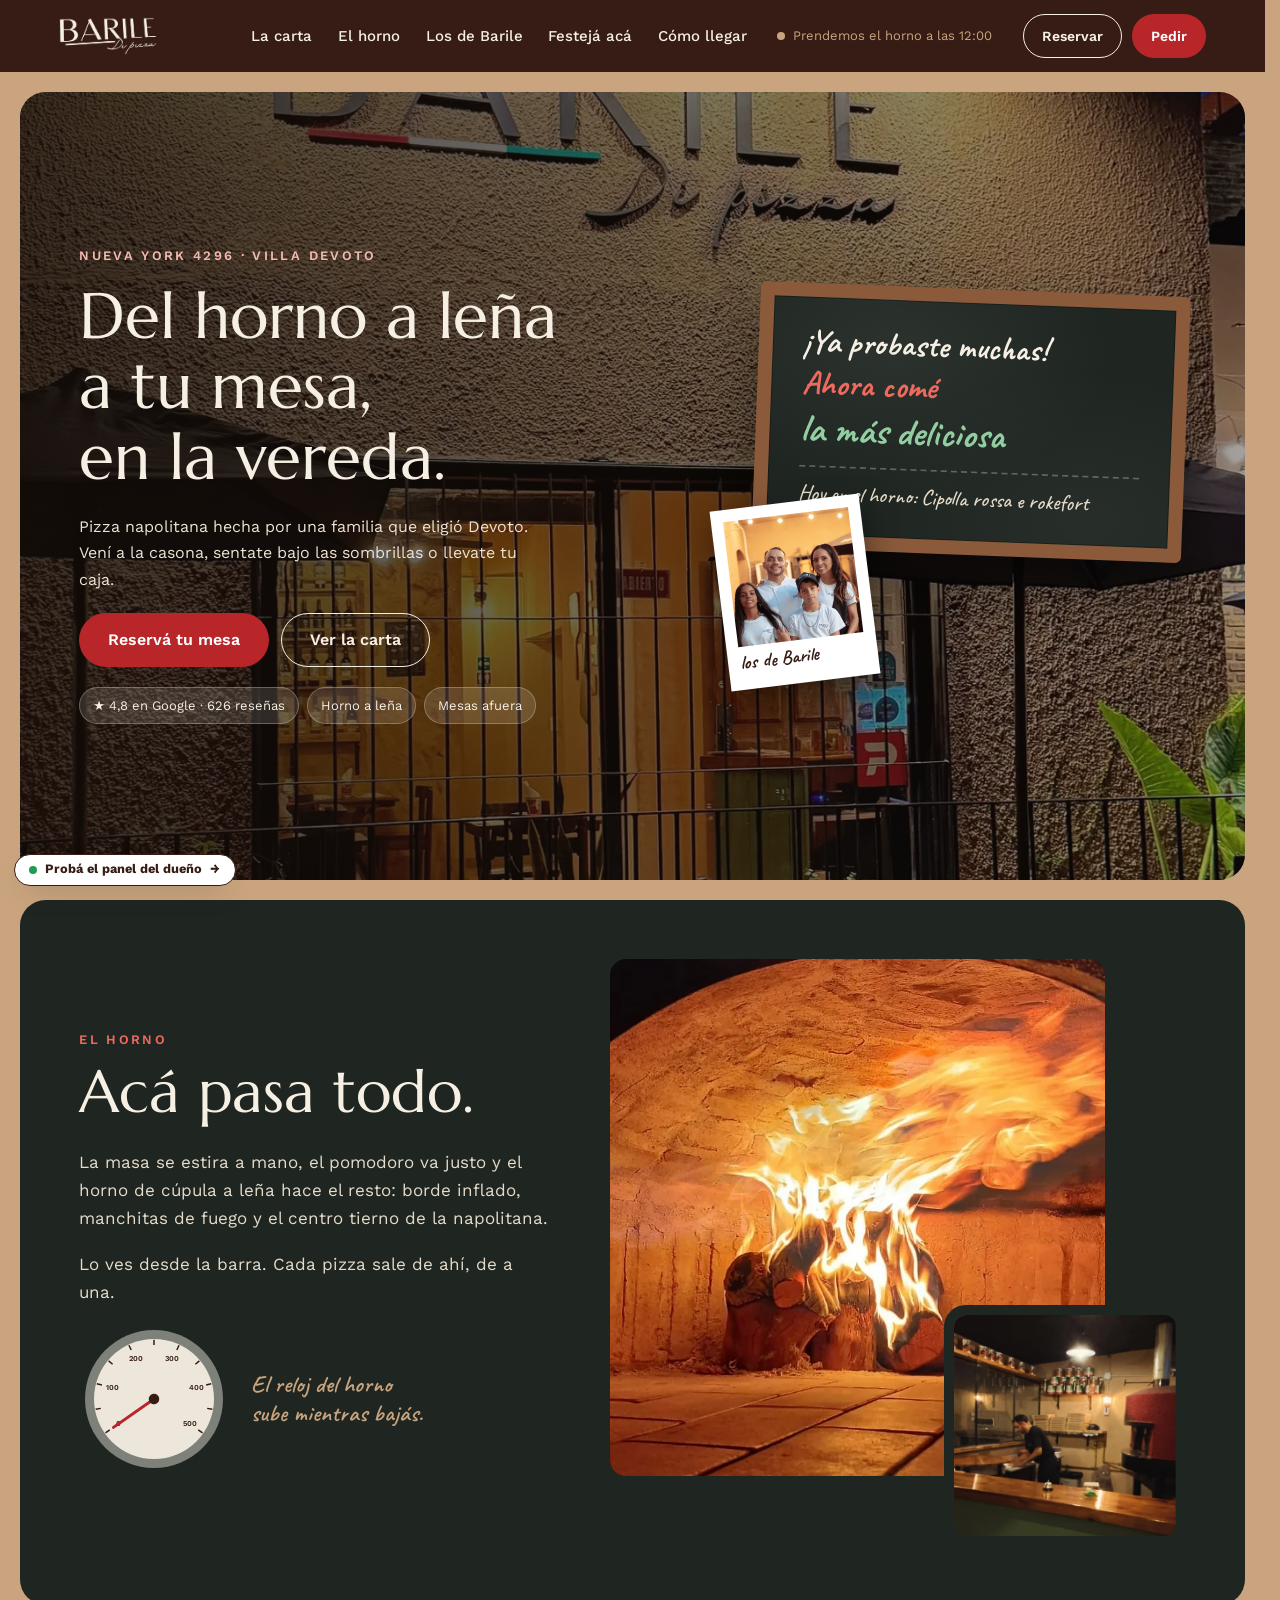
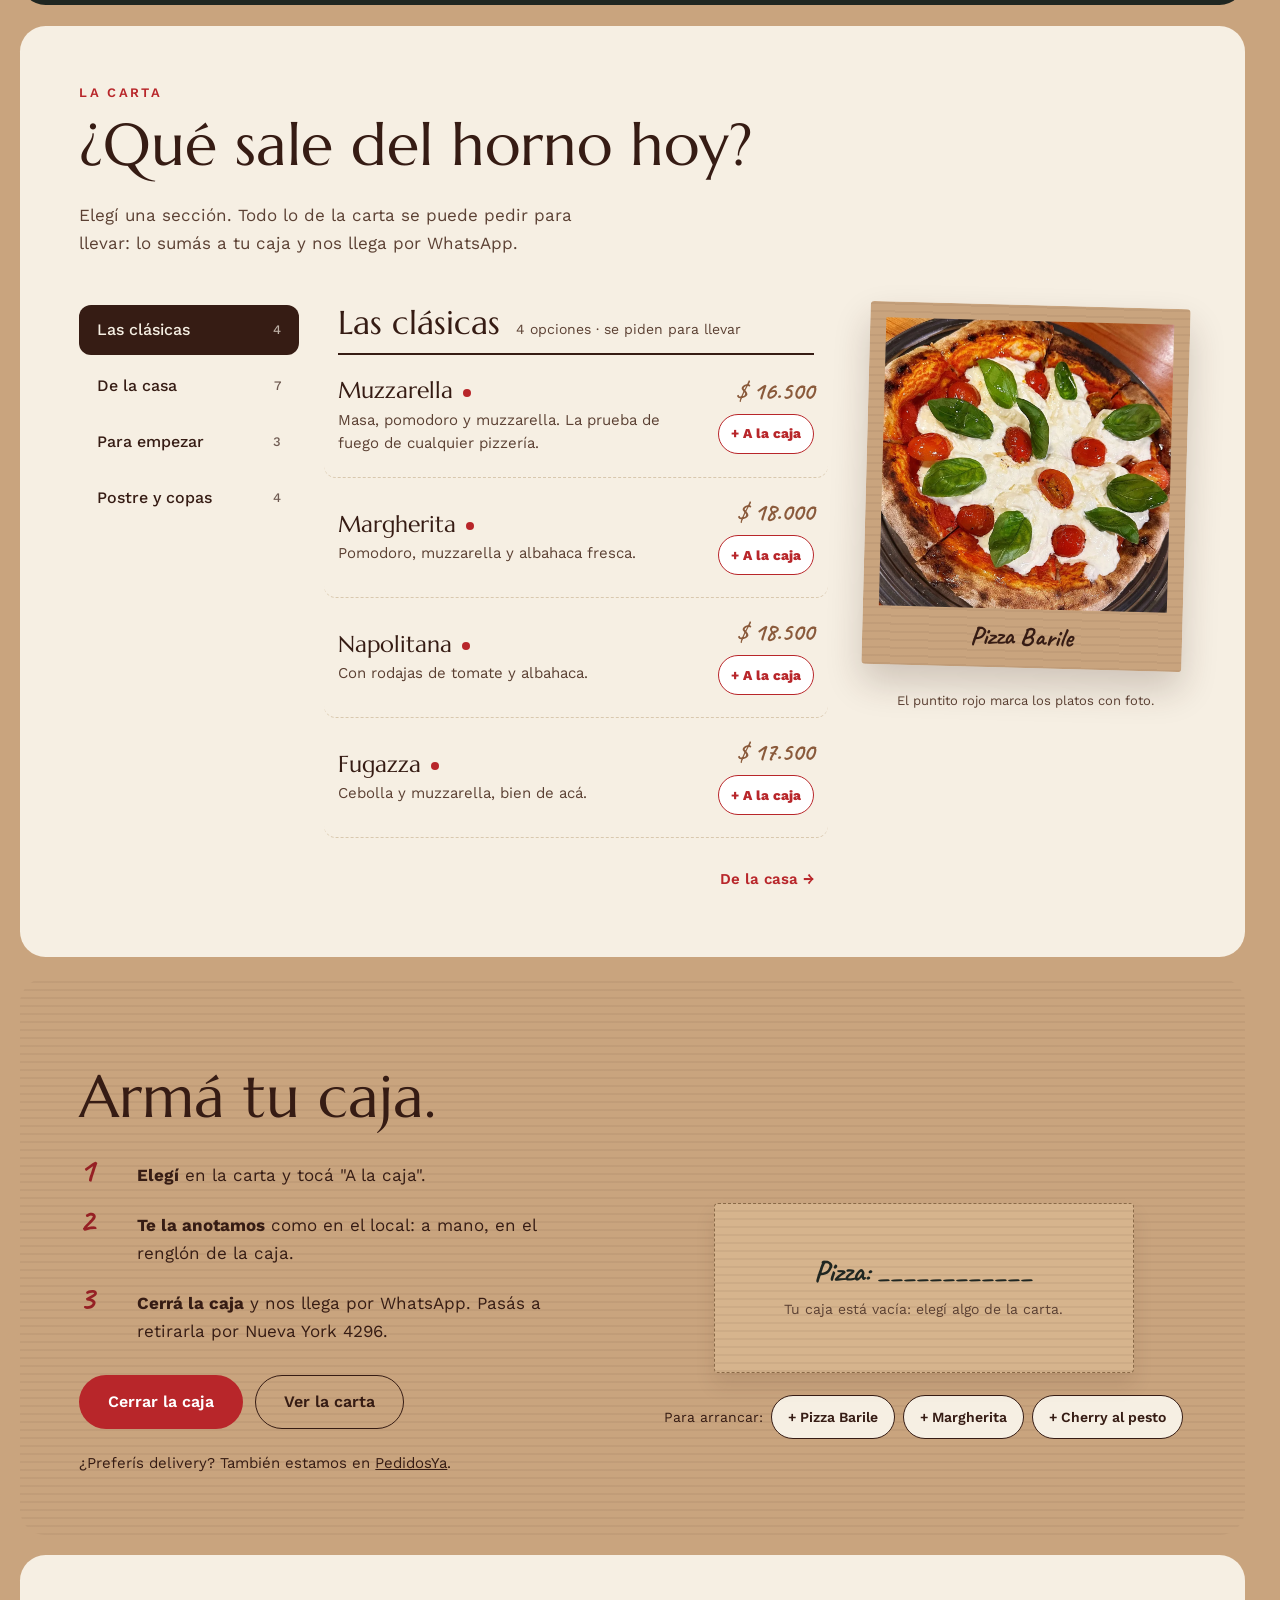
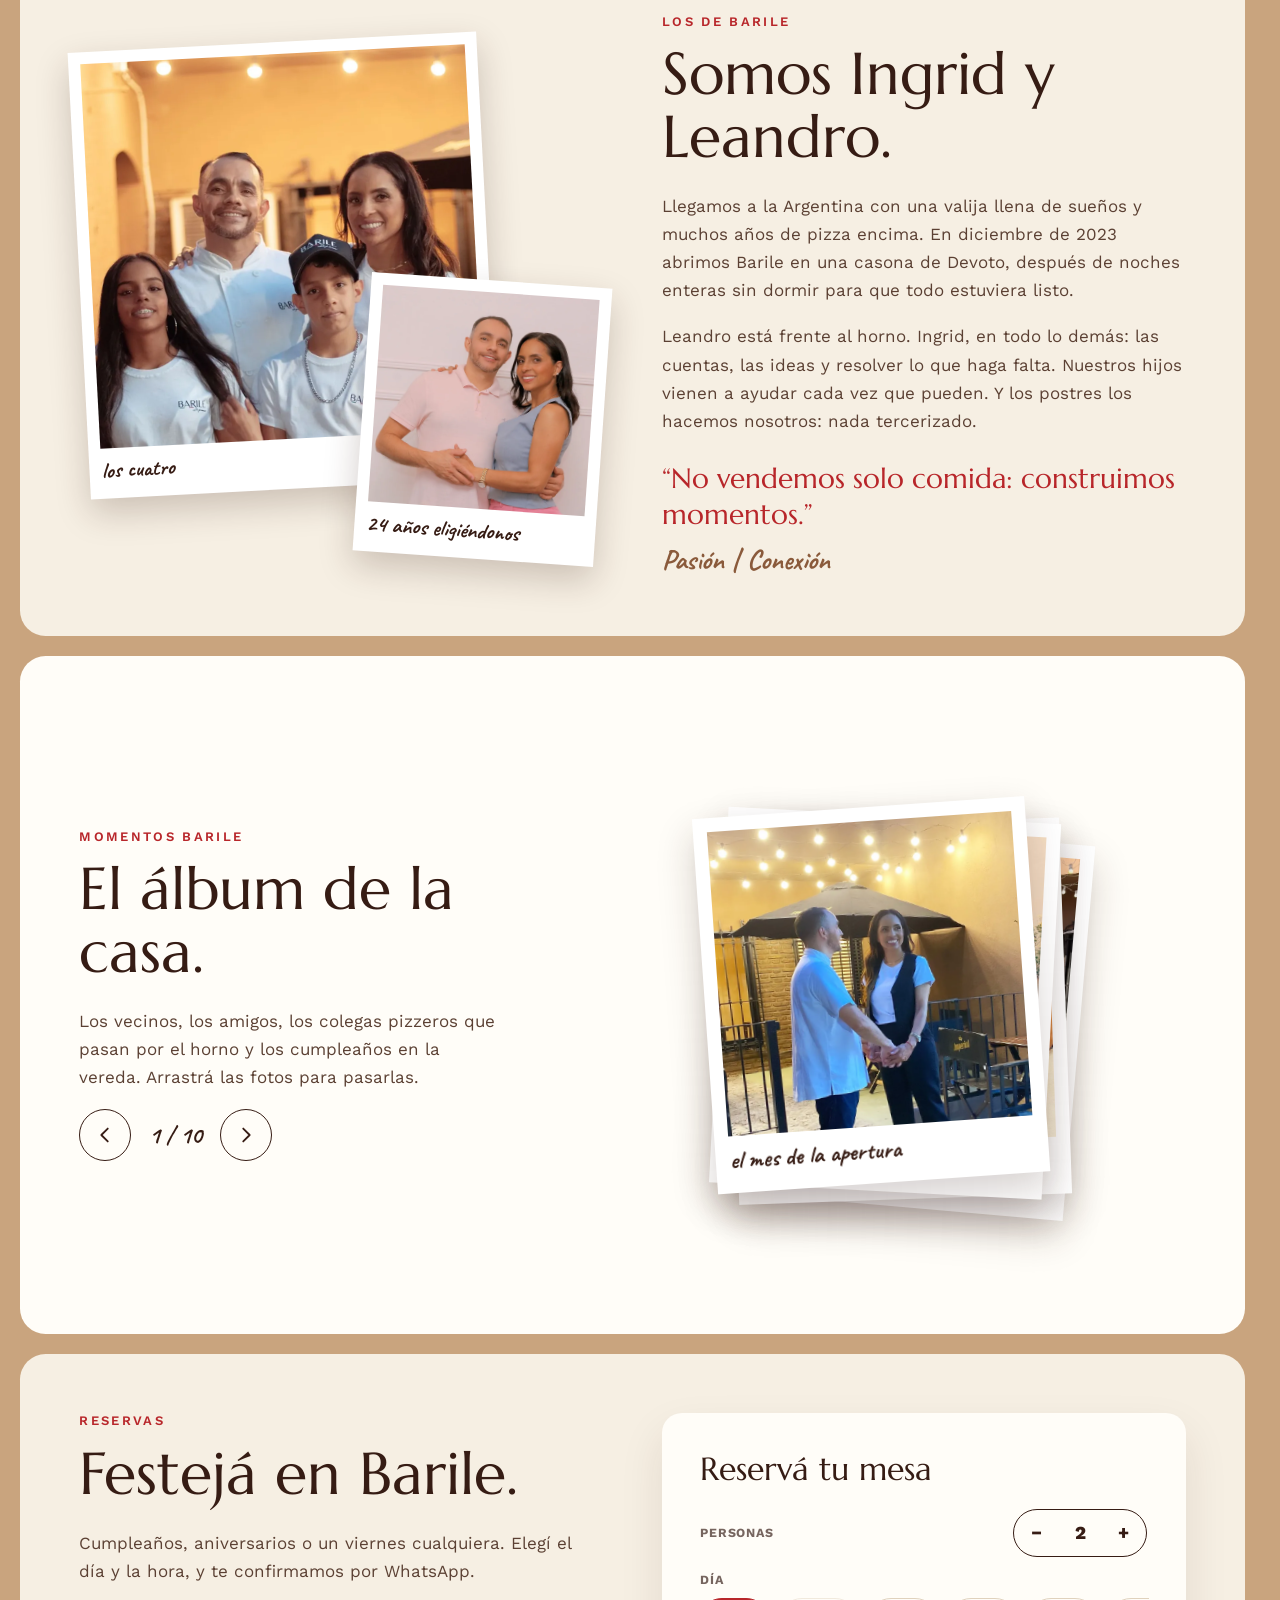
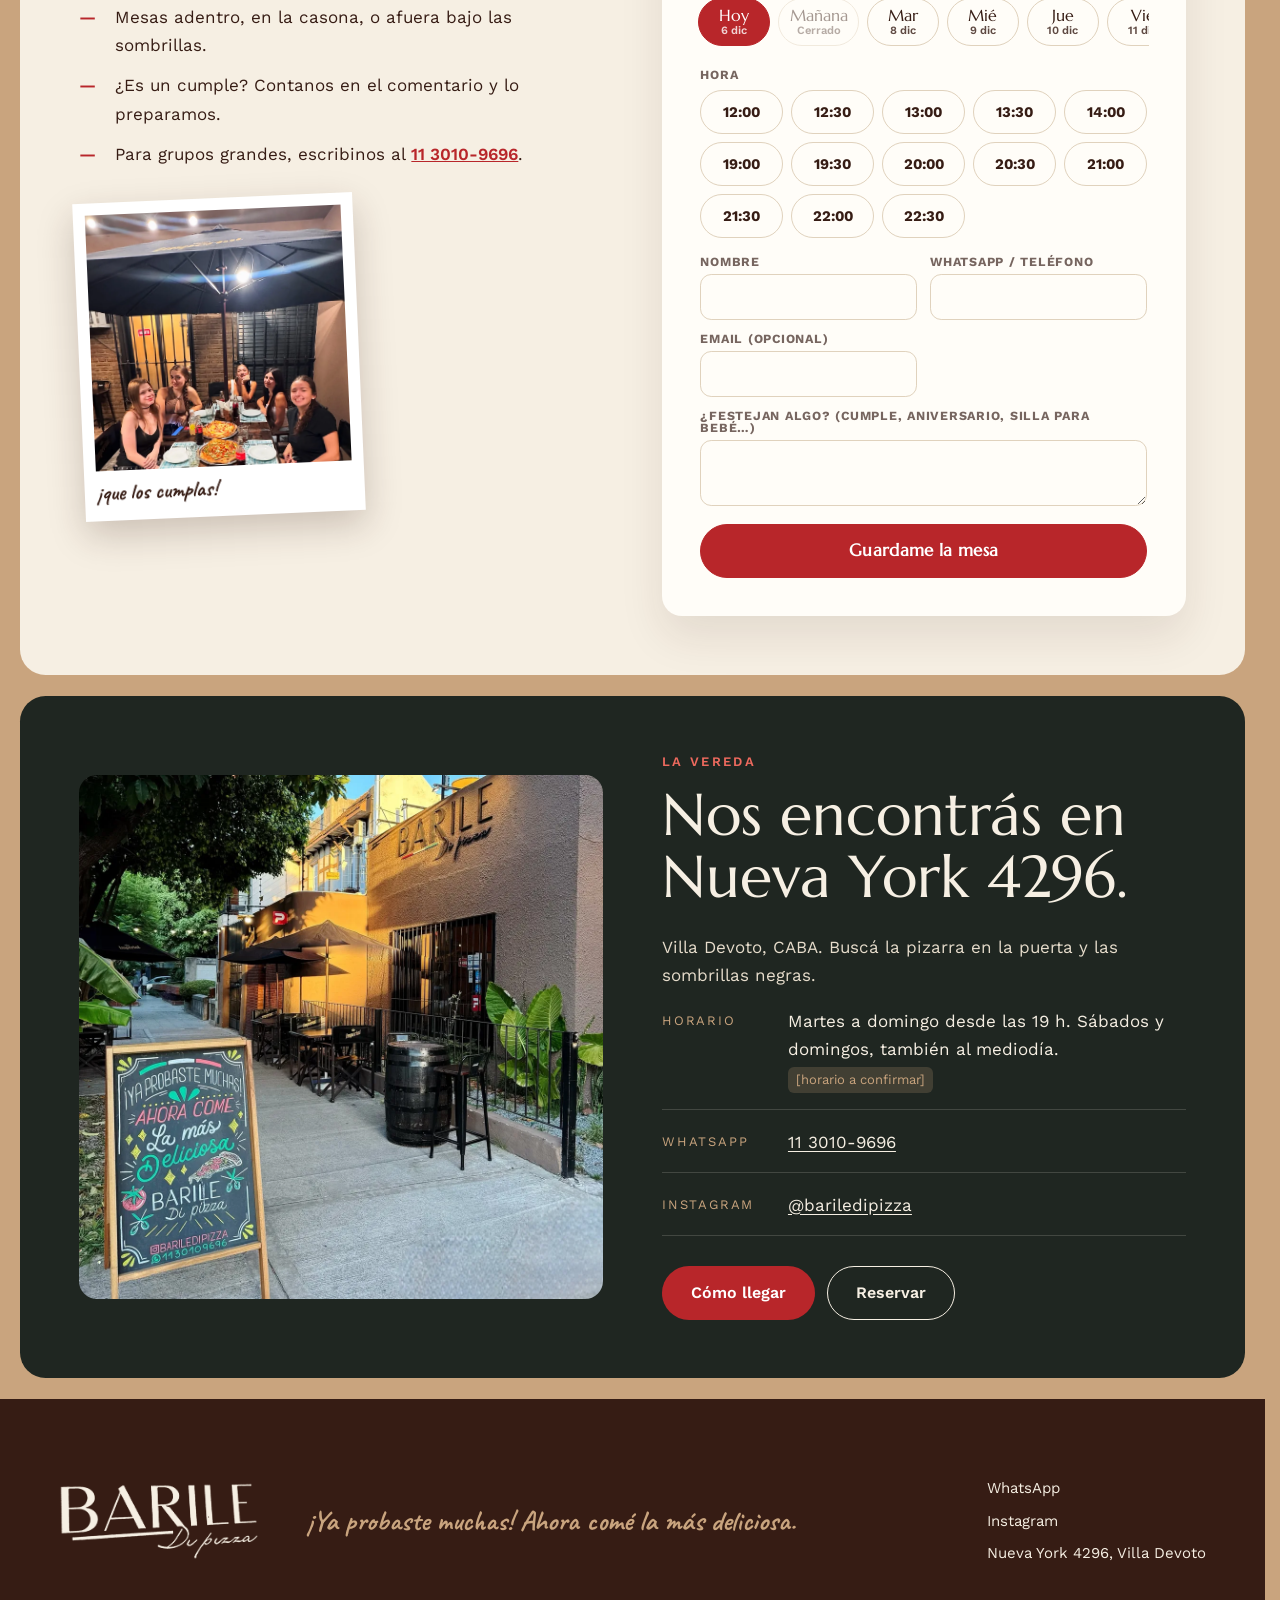
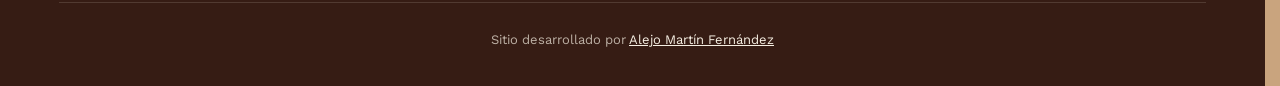
==== index.html @ 23bed0e2 "Demo Barile di Pizza Co-Authored-By: Claude Opus 5.5 <noreply@anthropic.com> Claude-Session: https:/" ====
<!doctype html>
<html lang="es">
<head>
<meta charset="utf-8">
<meta name="viewport" content="width=device-width, initial-scale=1, viewport-fit=cover">
<title>Barile di Pizza · Pizza napolitana a la leña en Villa Devoto</title>
<meta name="description" content="Pizzería napolitana de familia en Nueva York 4296, Villa Devoto. Horno a leña, mesas en la vereda, pedidos por WhatsApp y reservas para festejar.">
<meta name="theme-color" content="#361C14">
<meta property="og:title" content="Barile di Pizza · Villa Devoto">
<meta property="og:description" content="¡Ya probaste muchas! Ahora comé la más deliciosa. Pizza napolitana a la leña en Devoto.">
<meta property="og:image" content="img/hero-fachada.webp">
<link rel="icon" href="img/favicon.png">
<script>
  // La intro se decide antes de pintar: sin JS o con movimiento reducido no hay intro.
  (function () {
    var d = document.documentElement; d.classList.add('js');
    if (!matchMedia('(prefers-reduced-motion: reduce)').matches) {
      d.classList.add('con-intro');
      setTimeout(function () { d.classList.remove('con-intro'); d.classList.add('listo'); }, 6500); // seguro anti-trabas
    }
  })();
</script>
<style>html.con-intro, html.con-intro body { background: #C9A47E; }</style>
<link rel="preconnect" href="https://fonts.googleapis.com">
<link rel="preconnect" href="https://fonts.gstatic.com" crossorigin>
<link href="https://fonts.googleapis.com/css2?family=Caveat:wght@500;700&family=Marcellus&family=Work+Sans:wght@400;500;600&display=swap" rel="stylesheet">
<link rel="preload" as="image" href="img/hero-fachada.webp">
<link rel="stylesheet" href="kit/kit.css?v=1">
<link rel="stylesheet" href="css/style.css?v=2">
</head>
<body>

<!-- ============ INTRO: la caja que se abre ============ -->
<div class="intro" id="intro" aria-hidden="true">
  <div class="intro__mitad intro__mitad--arriba">
    <img class="intro__logo" src="img/logo-cafe.png" alt="" width="939" height="365">
  </div>
  <div class="intro__mitad intro__mitad--abajo">
    <div class="intro__renglon">Pizza: <span class="intro__escrito">Barile</span></div>
  </div>
</div>

<!-- ============ BARRA ============ -->
<header class="barra" id="barra">
  <a class="barra__logo" href="#inicio" aria-label="Barile di Pizza, inicio"><img src="img/logo-crema.png" alt="" width="939" height="365"></a>
  <nav class="barra__nav" id="menu" aria-label="Secciones">
    <a href="#carta">La carta</a>
    <a href="#horno">El horno</a>
    <a href="#familia">Los de Barile</a>
    <a href="#festeja">Festejá acá</a>
    <a href="#vereda">Cómo llegar</a>
    <button type="button" class="barra__nav-reservar" data-menu-reservar>Reservar mesa</button>
  </nav>
  <span class="barra__horno" id="estadoHorno" hidden></span>
  <div class="barra__acciones">
    <button type="button" class="btn btn--claro btn--chico barra__reservar" data-kit-open="reservas">Reservar</button>
    <a class="btn btn--rojo btn--chico" href="#carta">Pedir</a>
    <button type="button" class="barra__burger" id="burger" aria-label="Abrir menú" aria-expanded="false" aria-controls="menu"><span></span><span></span><span></span></button>
  </div>
</header>

<main>

<!-- ============ HERO: la vereda y la pizarra ============ -->
<section class="hero" id="inicio" aria-labelledby="hero-t">
  <div class="hero__foto"><img src="img/hero-fachada.webp" alt="La fachada de Barile di Pizza de noche, con sombrillas y mesas en la vereda" width="1440" height="1446" fetchpriority="high" decoding="async"></div>
  <div class="hero__velo"></div>
  <div class="hero__inner">
    <div class="hero__texto">
      <p class="hero__kicker sube" style="--d:1">Nueva York 4296 · Villa Devoto</p>
      <h1 class="hero__t" id="hero-t">
        <span class="renglon"><span style="--d:2">Del horno a leña</span></span>
        <span class="renglon"><span style="--d:3">a tu mesa,</span></span>
        <span class="renglon"><span style="--d:4">en la vereda.</span></span>
      </h1>
      <p class="hero__bajada sube" style="--d:5">Pizza napolitana hecha por una familia que eligió Devoto. Vení a la casona, sentate bajo las sombrillas o llevate tu caja.</p>
      <div class="hero__ctas sube" style="--d:6">
        <button type="button" class="btn btn--rojo" data-kit-open="reservas">Reservá tu mesa</button>
        <a class="btn btn--claro" href="#carta">Ver la carta</a>
      </div>
      <ul class="hero__chips sube" style="--d:7" aria-label="Lo que dicen">
        <li>★ 4,8 en Google · 626 reseñas</li>
        <li>Horno a leña</li>
        <li>Mesas afuera</li>
      </ul>
    </div>
    <div class="hero__pizarra-wrap">
      <div class="pizarra pizarra--hero" id="pizarraHero" role="img" aria-label="Pizarra: ¡Ya probaste muchas! Ahora comé la más deliciosa">
        <div class="pizarra__marco">
          <p class="tiza tiza--1">¡Ya probaste muchas!</p>
          <p class="tiza tiza--2">Ahora comé</p>
          <p class="tiza tiza--3">la más deliciosa</p>
          <p class="tiza tiza--4">Hoy en el horno: Cipolla rossa e rokefort</p>
        </div>
      </div>
      <figure class="polaroid polaroid--hero">
        <img src="img/fam-familia.webp" alt="Ingrid, Leandro y sus hijos con remeras de Barile" width="900" height="900" loading="lazy" decoding="async">
        <figcaption>los de Barile</figcaption>
      </figure>
    </div>
  </div>
</section>

<!-- ============ EL HORNO ============ -->
<section class="horno bloque bloque--oscuro" id="horno" aria-labelledby="horno-t">
  <div class="horno__grid">
    <div class="horno__texto">
      <p class="kicker entra">El horno</p>
      <h2 class="titulo entra" id="horno-t">Acá pasa todo.</h2>
      <p class="parrafo entra">La masa se estira a mano, el pomodoro va justo y el horno de cúpula a leña hace el resto: borde inflado, manchitas de fuego y el centro tierno de la napolitana.</p>
      <p class="parrafo entra">Lo ves desde la barra. Cada pizza sale de ahí, de a una.</p>
      <div class="dial entra" aria-hidden="true">
        <svg viewBox="0 0 200 200" class="dial__svg">
          <circle cx="100" cy="100" r="92" class="dial__aro"/>
          <circle cx="100" cy="100" r="80" class="dial__cara"/>
          <g class="dial__marcas"></g>
          <g class="dial__aguja" id="aguja"><path d="M100 100 L100 34" /><circle cx="100" cy="100" r="7"/></g>
        </svg>
        <p class="dial__leyenda">El reloj del horno sube mientras bajás.</p>
      </div>
    </div>
    <div class="horno__fotos">
      <figure class="horno__foto horno__foto--fuego entra-foto"><img src="img/horno-fuego.webp" alt="El fuego de leña dentro del horno de cúpula" width="763" height="763" loading="lazy" decoding="async"></figure>
      <figure class="horno__foto horno__foto--pizza" id="hornoPizza"><img src="img/p-barile.webp" alt="Pizza Barile recién salida del horno" width="1000" height="1000" loading="lazy" decoding="async"></figure>
      <figure class="horno__foto horno__foto--chica entra-foto"><img src="img/barra-horno.webp" alt="La barra con el horno rojo al fondo" width="1000" height="1000" loading="lazy" decoding="async"></figure>
    </div>
  </div>
</section>

<!-- ============ LA CARTA ============ -->
<section class="carta bloque" id="carta" aria-labelledby="carta-t">
  <div class="carta__cab">
    <div>
      <p class="kicker entra">La carta</p>
      <h2 class="titulo entra" id="carta-t">¿Qué sale del horno hoy?</h2>
    </div>
    <p class="parrafo entra">Elegí una sección. Todo lo de la carta se puede pedir para llevar: lo sumás a tu caja y nos llega por WhatsApp.</p>
  </div>
  <div class="carta__grid">
    <div class="carta__lista" data-kit="carta"></div>
    <aside class="carta__aside" aria-hidden="true">
      <figure class="carta__foto" id="cartaFoto">
        <img src="img/p-barile.webp" alt="" width="1000" height="1000" decoding="async">
        <figcaption id="cartaFotoTxt">Pizza Barile</figcaption>
      </figure>
      <p class="carta__nota">El puntito rojo marca los platos con foto.</p>
    </aside>
  </div>
</section>

<!-- ============ TU CAJA (WOW) ============ -->
<section class="caja bloque bloque--kraft" id="caja" aria-labelledby="caja-t">
  <div class="caja__grid">
    <div class="caja__texto">
      <p class="kicker entra">Pedí directo</p>
      <h2 class="titulo entra" id="caja-t">Armá tu caja.</h2>
      <ol class="pasos entra">
        <li><span><b>Elegí</b> en la carta y tocá "A la caja".</span></li>
        <li><span><b>Te la anotamos</b> como en el local: a mano, en el renglón de la caja.</span></li>
        <li><span><b>Cerrá la caja</b> y nos llega por WhatsApp. Pasás a retirarla por Nueva York 4296.</span></li>
      </ol>
      <div class="caja__ctas entra">
        <button type="button" class="btn btn--rojo" data-kit-open="carrito">Cerrar la caja</button>
        <a class="btn btn--linea" href="#carta">Ver la carta</a>
      </div>
      <p class="caja__app entra">¿Preferís delivery? También estamos en <a href="https://www.pedidosya.com.ar/restaurantes/buenos-aires/barile-di-pizza-573309b1-41ae-40ec-960e-3a5ca6b43654-menu" target="_blank" rel="noopener">PedidosYa</a>.</p>
    </div>
    <div class="caja__pila-wrap">
      <div class="caja__pila" id="pila" aria-live="polite"></div>
      <div class="caja__rapidos" id="rapidos">
        <span>Para arrancar:</span>
      </div>
    </div>
  </div>
</section>

<!-- ============ LOS DE BARILE ============ -->
<section class="familia bloque" id="familia" aria-labelledby="familia-t">
  <div class="familia__grid">
    <div class="familia__fotos">
      <figure class="polaroid polaroid--grande entra-polaroid" style="--r:-3deg">
        <img src="img/fam-familia.webp" alt="Ingrid y Leandro con sus hijos, todos con la remera de Barile" width="900" height="900" loading="lazy" decoding="async">
        <figcaption>los cuatro</figcaption>
      </figure>
      <figure class="polaroid polaroid--mediana entra-polaroid" style="--r:4deg">
        <img src="img/fam-pareja.webp" alt="Ingrid y Leandro abrazados" width="900" height="900" loading="lazy" decoding="async">
        <figcaption>24 años eligiéndonos</figcaption>
      </figure>
    </div>
    <div class="familia__texto">
      <p class="kicker entra">Los de Barile</p>
      <h2 class="titulo entra" id="familia-t">Somos Ingrid y Leandro.</h2>
      <p class="parrafo entra">Llegamos a la Argentina con una valija llena de sueños y muchos años de pizza encima. En diciembre de 2023 abrimos Barile en una casona de Devoto, después de noches enteras sin dormir para que todo estuviera listo.</p>
      <p class="parrafo entra">Leandro está frente al horno. Ingrid, en todo lo demás: las cuentas, las ideas y resolver lo que haga falta. Nuestros hijos vienen a ayudar cada vez que pueden. Y los postres los hacemos nosotros: nada tercerizado.</p>
      <blockquote class="frase entra">“No vendemos solo comida: construimos momentos.”</blockquote>
      <p class="firma entra">Pasión | Conexión</p>
    </div>
  </div>
</section>

<!-- ============ MOMENTOS BARILE (WOW álbum) ============ -->
<section class="momentos bloque bloque--papel" id="momentos" aria-labelledby="momentos-t">
  <div class="momentos__grid">
    <div class="momentos__texto">
      <p class="kicker entra">Momentos Barile</p>
      <h2 class="titulo entra" id="momentos-t">El álbum de la casa.</h2>
      <p class="parrafo entra">Los vecinos, los amigos, los colegas pizzeros que pasan por el horno y los cumpleaños en la vereda. Arrastrá las fotos para pasarlas.</p>
      <div class="momentos__ctrl entra">
        <button type="button" class="btn-redondo" id="albumAnt" aria-label="Foto anterior"><svg viewBox="0 0 24 24" aria-hidden="true"><path d="M15 5l-7 7 7 7"/></svg></button>
        <span class="momentos__n" id="albumN">1 / 11</span>
        <button type="button" class="btn-redondo" id="albumSig" aria-label="Foto siguiente"><svg viewBox="0 0 24 24" aria-hidden="true"><path d="M9 5l7 7-7 7"/></svg></button>
      </div>
    </div>
    <div class="album" id="album" aria-roledescription="álbum de fotos">
      <figure class="foto-album"><img src="img/fam-apertura.webp" alt="Ingrid y Leandro en la vereda el día de la apertura" width="900" height="900" loading="lazy" decoding="async"><figcaption>el mes de la apertura</figcaption></figure>
      <figure class="foto-album"><img src="img/fam-llaves.webp" alt="Ingrid y Leandro mostrando las llaves del local" width="900" height="900" loading="lazy" decoding="async"><figcaption>el día de las llaves</figcaption></figure>
      <figure class="foto-album"><img src="img/fam-firma.webp" alt="Ingrid y Leandro firmando el contrato" width="900" height="900" loading="lazy" decoding="async"><figcaption>firmando el sueño</figcaption></figure>
      <figure class="foto-album"><img src="img/fam-chicos.webp" alt="Ingrid con los chicos frente a Barile" width="900" height="1200" loading="lazy" decoding="async"><figcaption>los chicos en la puerta</figcaption></figure>
      <figure class="foto-album"><img src="img/fam-leandro.webp" alt="Leandro en la barra con el horno detrás" width="900" height="900" loading="lazy" decoding="async"><figcaption>Leandro y su horno</figcaption></figure>
      <figure class="foto-album"><img src="img/fam-mesa.webp" alt="Ingrid y Leandro comiendo en una mesa del local" width="892" height="892" loading="lazy" decoding="async"><figcaption>domingo en Barile</figcaption></figure>
      <figure class="foto-album"><img src="img/fam-cumple.webp" alt="Un grupo de amigas festejando bajo las sombrillas" width="900" height="900" loading="lazy" decoding="async"><figcaption>cumple en la vereda</figcaption></figure>
      <figure class="foto-album"><img src="img/fam-vereda.webp" alt="Una pareja comiendo pizza en la mesa de afuera" width="900" height="900" loading="lazy" decoding="async"><figcaption>mesa para dos</figcaption></figure>
      <figure class="foto-album"><img src="img/fam-pizarra.webp" alt="La vereda llena y la pizarra de Barile" width="900" height="944" loading="lazy" decoding="async"><figcaption>la vereda llena</figcaption></figure>
      <figure class="foto-album foto-album--tuya">
        <div class="foto-album__vacia"><span>Tu foto acá</span></div>
        <figcaption><button type="button" class="link-tiza" data-kit-open="reservas">festejá con nosotros →</button></figcaption>
      </figure>
    </div>
  </div>
</section>

<!-- ============ FESTEJÁ ACÁ (reservas) ============ -->
<section class="festeja bloque" id="festeja" aria-labelledby="festeja-t">
  <div class="festeja__grid">
    <div class="festeja__texto">
      <p class="kicker entra">Reservas</p>
      <h2 class="titulo entra" id="festeja-t">Festejá en Barile.</h2>
      <p class="parrafo entra">Cumpleaños, aniversarios o un viernes cualquiera. Elegí el día y la hora, y te confirmamos por WhatsApp.</p>
      <ul class="lista-tiza entra">
        <li><span>Mesas adentro, en la casona, o afuera bajo las sombrillas.</span></li>
        <li><span>¿Es un cumple? Contanos en el comentario y lo preparamos.</span></li>
        <li><span>Para grupos grandes, escribinos al <a href="https://wa.me/5491130109696" target="_blank" rel="noopener">11 3010-9696</a>.</span></li>
      </ul>
      <figure class="polaroid polaroid--festeja entra-polaroid" style="--r:-2.5deg">
        <img src="img/fam-cumple.webp" alt="Amigas festejando un cumpleaños en la vereda" width="900" height="900" loading="lazy" decoding="async">
        <figcaption>¡que los cumplas!</figcaption>
      </figure>
    </div>
    <div class="festeja__form entra">
      <h3 class="festeja__form-t">Reservá tu mesa</h3>
      <div data-kit="reservas"></div>
    </div>
  </div>
</section>

<!-- ============ LA VEREDA ============ -->
<section class="vereda bloque bloque--oscuro" id="vereda" aria-labelledby="vereda-t">
  <div class="vereda__grid">
    <figure class="vereda__foto entra-foto"><img src="img/vereda-pizarra.webp" alt="La vereda de Barile con la pizarra y las mesas bajo los árboles" width="1100" height="1100" loading="lazy" decoding="async"></figure>
    <div class="vereda__texto">
      <p class="kicker entra">La vereda</p>
      <h2 class="titulo entra" id="vereda-t">Nos encontrás en Nueva York 4296.</h2>
      <p class="parrafo entra">Villa Devoto, CABA. Buscá la pizarra en la puerta y las sombrillas negras.</p>
      <dl class="datos entra">
        <div><dt>Horario</dt><dd>Martes a domingo desde las 19 h. Sábados y domingos, también al mediodía. <span class="ph">[horario a confirmar]</span></dd></div>
        <div><dt>WhatsApp</dt><dd><a href="https://wa.me/5491130109696" target="_blank" rel="noopener">11 3010-9696</a></dd></div>
        <div><dt>Instagram</dt><dd><a href="https://instagram.com/bariledipizza" target="_blank" rel="noopener">@bariledipizza</a></dd></div>
      </dl>
      <div class="vereda__ctas entra">
        <a class="btn btn--rojo" href="https://www.google.com/maps/search/?api=1&amp;query=Barile+di+Pizza+Nueva+York+4296+CABA" target="_blank" rel="noopener">Cómo llegar</a>
        <button type="button" class="btn btn--claro" data-kit-open="reservas">Reservar</button>
      </div>
    </div>
  </div>
</section>

</main>

<footer class="pie">
  <div class="pie__grid">
    <img class="pie__logo" src="img/logo-crema.png" alt="Barile di Pizza" width="939" height="365" loading="lazy">
    <p class="pie__frase">¡Ya probaste muchas! Ahora comé la más deliciosa.</p>
    <nav class="pie__links" aria-label="Contacto">
      <a href="https://wa.me/5491130109696" target="_blank" rel="noopener">WhatsApp</a>
      <a href="https://instagram.com/bariledipizza" target="_blank" rel="noopener">Instagram</a>
      <a href="https://www.google.com/maps/search/?api=1&amp;query=Barile+di+Pizza+Nueva+York+4296+CABA" target="_blank" rel="noopener">Nueva York 4296, Villa Devoto</a>
    </nav>
  </div>
  <p class="pie__credito">Sitio desarrollado por <a href="https://alejomfernandez.com.ar" target="_blank" rel="noopener">Alejo Martín Fernández</a></p>
</footer>

<script src="js/main.js?v=2" defer></script>
<script type="module">
  import { initKit } from './kit/kit.js?v=1';
  window.BARILE_KIT = initKit({
    config: 'cliente.json',
    carta: {
      itemClass: 'it',
      template: (p, ctx) => {
        const esc = (s) => String(s ?? '').replace(/[&<>"']/g, (c) => ({ '&': '&amp;', '<': '&lt;', '>': '&gt;', '"': '&quot;', "'": '&#39;' }[c]));
        const precio = ctx.money(p.precio);
        return `
          <div class="it__cuerpo">
            <h3 class="it__nombre">${esc(p.nombre)}${(p.etiquetas || []).map(ctx.etiquetaHTML).join('')}${p.foto ? '<span class="it__punto" aria-hidden="true"></span>' : ''}</h3>
            ${p.descripcion ? `<p class="it__desc">${esc(p.descripcion)}</p>` : ''}
            ${p.foto ? `<button type="button" class="it__ver" data-ver="${esc(ctx.asset(p.foto))}" data-nombre="${esc(p.nombre)}">Ver foto</button>` : ''}
          </div>
          <div class="it__lado">
            <span class="it__precio">${precio ? precio : '<span class="it__consultar">Consultar</span>'}</span>
            ${p.disponible === false ? '<span class="it__off">Hoy no hay</span>' : (precio ? `<div data-kit-qty="${esc(p.id)}"></div>` : '')}
          </div>`;
      },
      etiquetas: { casa: { label: 'De la casa' }, veggie: { label: 'Vegana o veggie' } },
    },
    carrito: { label: 'Tu caja', icono: '<svg viewBox="0 0 24 24"><path d="M3 9h18v10a1 1 0 0 1-1 1H4a1 1 0 0 1-1-1V9Z"/><path d="M3 9l2-4h14l2 4"/><path d="M8 14h8"/></svg>' },
  });
</script>
</body>
</html>
---- kit/kit.css ----
/* KIT DEMOS — estilos de módulos y popups.
   Todo sale de las variables --kit-* que arma core/theme.js desde cliente.json → marca.
   Cada demo puede pisar cualquier variable o clase .kit-* en su propio CSS. */

:root {
  --kit-bg: #fff; --kit-surface: #fff; --kit-text: #151515; --kit-muted: #666; --kit-primary: #111; --kit-on-primary: #fff;
  --kit-accent: #fc0; --kit-on-accent: #111; --kit-border: #ddd; --kit-ok: #1f9d55; --kit-warn: #d97706; --kit-danger: #d42a1d;
  --kit-font-head: inherit; --kit-font-body: inherit; --kit-head-case: uppercase;
  --kit-radius: 14px; --kit-radius-btn: 12px; --kit-border-w: 1.5px; --kit-shadow: 0 10px 30px -12px rgba(0,0,0,.35);
  --kit-ease: cubic-bezier(.2,.8,.2,1); --kit-z: 9000;
}
.kit-root, .kit-root *, .kit-root *::before, .kit-root *::after { box-sizing: border-box; }
.kit-root [hidden], .kit-root[hidden] { display: none !important; }
.kit-root { font-family: var(--kit-font-body); color: var(--kit-text); -webkit-tap-highlight-color: transparent; }
.kit-sr { position: absolute !important; width: 1px; height: 1px; overflow: hidden; clip: rect(0 0 0 0); white-space: nowrap; }
html.kit-lock { overflow: hidden; }
html.kit-lock body { overflow: hidden; touch-action: none; }

/* ---------- botones ---------- */
.kit-btn {
  appearance: none; display: inline-flex; align-items: center; justify-content: center; gap: .45em;
  min-height: 44px; padding: .7em 1.15em; border: var(--kit-border-w) solid var(--kit-primary); border-radius: var(--kit-radius-btn);
  background: var(--kit-primary); color: var(--kit-on-primary); font: 700 .95rem/1.1 var(--kit-font-body); text-decoration: none;
  cursor: pointer; transition: transform .15s var(--kit-ease), filter .15s, background .2s, box-shadow .2s; white-space: nowrap;
}
.kit-btn:hover { filter: brightness(1.08); }
.kit-btn:active { transform: translateY(1px) scale(.98); }
.kit-btn:focus-visible, .kit-chip:focus-visible, .kit-tab:focus-visible, .kit-add:focus-visible, .kit-x:focus-visible { outline: 3px solid var(--kit-accent); outline-offset: 2px; }
.kit-btn--ghost { background: var(--kit-surface); color: var(--kit-text); border-color: var(--kit-border); }
.kit-btn--danger { background: var(--kit-danger); border-color: var(--kit-danger); color: #fff; }
.kit-btn--danger-t { color: var(--kit-danger); }
.kit-btn--sm { min-height: 36px; padding: .45em .85em; font-size: .85rem; }
.kit-btn--big { min-height: 54px; font-size: 1.05rem; font-family: var(--kit-font-head); text-transform: var(--kit-head-case); letter-spacing: .02em; }
.kit-btn--block { width: 100%; }
.kit-btn[disabled] { opacity: .55; cursor: not-allowed; }
.kit-btn.is-loading { position: relative; color: transparent !important; }
.kit-btn.is-loading::after { content: ""; position: absolute; width: 20px; height: 20px; border: 2.5px solid var(--kit-on-primary); border-right-color: transparent; border-radius: 50%; animation: kit-spin .7s linear infinite; }
.kit-icon { appearance: none; width: 36px; height: 36px; display: inline-grid; place-items: center; border: var(--kit-border-w) solid var(--kit-border); border-radius: 10px; background: var(--kit-surface); color: var(--kit-text); cursor: pointer; font-size: 1rem; }
.kit-icon--danger { color: var(--kit-danger); }
.kit-icon[disabled] { opacity: .35; cursor: default; }
.kit-row { display: flex; gap: .6rem; flex-wrap: wrap; align-items: center; }
.kit-row--end { justify-content: flex-end; } .kit-row--center { justify-content: center; } .kit-row--between { justify-content: space-between; }
.kit-row--stack { flex-direction: column; align-items: stretch; }

/* ---------- badges / tags ---------- */
.kit-badge { display: inline-flex; align-items: center; gap: .3em; padding: .28em .6em; border-radius: 999px; font: 700 .72rem/1 var(--kit-font-body); letter-spacing: .02em; background: color-mix(in srgb, var(--kit-text) 9%, var(--kit-surface)); color: var(--kit-text); white-space: nowrap; }
.kit-badge--ok { background: color-mix(in srgb, var(--kit-ok) 16%, var(--kit-surface)); color: color-mix(in srgb, var(--kit-ok) 75%, #000); }
.kit-badge--warn { background: color-mix(in srgb, var(--kit-warn) 18%, var(--kit-surface)); color: color-mix(in srgb, var(--kit-warn) 70%, #000); }
.kit-badge--danger, .kit-badge--off { background: color-mix(in srgb, var(--kit-danger) 14%, var(--kit-surface)); color: color-mix(in srgb, var(--kit-danger) 80%, #000); }
.kit-badge--new { background: var(--kit-accent); color: var(--kit-on-accent); animation: kit-pulse 1.4s ease-in-out 3; }
.kit-tag { display: inline-grid; place-items: center; width: 1.15em; height: 1.15em; vertical-align: -.12em; margin-left: .15em; color: var(--kit-primary); }
.kit-tag svg { width: 100%; height: 100%; }
.kit-tag--txt { width: auto; height: auto; font-size: .7em; padding: .15em .45em; border-radius: 999px; background: var(--kit-accent); color: var(--kit-on-accent); }

/* ---------- carta ---------- */
.kit-carta { --kit-cols: 1; }
.kit-tabs { display: flex; gap: .5rem; overflow-x: auto; scrollbar-width: none; padding: 2px 2px 10px; margin-bottom: .5rem; scroll-snap-type: x proximity; }
.kit-tabs::-webkit-scrollbar { display: none; }
.kit-tab {
  appearance: none; flex: 0 0 auto; scroll-snap-align: start; min-height: 44px; padding: .55em 1.1em;
  border: var(--kit-border-w) solid var(--kit-text); border-radius: var(--kit-radius-btn); background: var(--kit-surface); color: var(--kit-text);
  font: 700 .95rem/1 var(--kit-font-head); text-transform: var(--kit-head-case); letter-spacing: .03em; cursor: pointer; transition: background .2s, color .2s, transform .15s;
}
.kit-tab.is-on { background: var(--kit-primary); border-color: var(--kit-primary); color: var(--kit-on-primary); }
.kit-carta__panel { display: grid; grid-template-columns: repeat(var(--kit-cols), minmax(0, 1fr)); gap: 0 2rem; }
.kit-item {
  display: grid; grid-template-columns: auto minmax(0, 1fr) auto; gap: .9rem; align-items: center; padding: 1rem 0;
  border-bottom: var(--kit-border-w) dashed var(--kit-border); min-width: 0;
  animation: kit-up .5s var(--kit-ease) both; animation-delay: calc(var(--i, 0) * 45ms);
}
.kit-item:not(:has(.kit-item__foto)) { grid-template-columns: minmax(0, 1fr) auto; }
.kit-item.is-off { opacity: .55; }
.kit-item__foto { width: 64px; height: 64px; object-fit: cover; border-radius: calc(var(--kit-radius) * .7); }
.kit-item__name { margin: 0 0 .25rem; font: 400 1.2rem/1.05 var(--kit-font-head); text-transform: var(--kit-head-case); }
.kit-item__n { margin-right: .5em; color: var(--kit-primary); }
.kit-item__desc { margin: 0; color: var(--kit-muted); font-size: .9rem; line-height: 1.4; }
.kit-item__side { display: flex; flex-direction: column; align-items: flex-end; gap: .45rem; }
.kit-price { font: 700 1.05rem/1 var(--kit-font-body); white-space: nowrap; }
.kit-price--na { font-size: .85rem; color: var(--kit-muted); font-weight: 600; }
.kit-add {
  appearance: none; min-height: 40px; padding: .45em .9em; border: var(--kit-border-w) solid var(--kit-primary); border-radius: var(--kit-radius-btn);
  background: var(--kit-surface); color: var(--kit-primary); font: 800 .85rem/1 var(--kit-font-body); cursor: pointer; white-space: nowrap;
  transition: background .2s, color .2s, transform .12s;
}
.kit-add:hover { background: var(--kit-primary); color: var(--kit-on-primary); }
.kit-add:active { transform: scale(.94); }
.kit-step { display: inline-flex; align-items: center; border: var(--kit-border-w) solid var(--kit-primary); border-radius: var(--kit-radius-btn); background: var(--kit-primary); color: var(--kit-on-primary); overflow: hidden; animation: kit-pop .25s var(--kit-ease); }
.kit-step button { appearance: none; width: 38px; height: 38px; border: 0; background: transparent; color: inherit; font: 800 1.15rem/1 var(--kit-font-body); cursor: pointer; }
.kit-step button:disabled { opacity: .35; cursor: default; }
.kit-step output { min-width: 1.6em; text-align: center; font-weight: 800; }
.kit-step--lg button { width: 46px; height: 46px; }
.kit-step--lg output { min-width: 2.2em; font-size: 1.15rem; }
@media (min-width: 900px) { .kit-carta { --kit-cols: 2; } }

/* ---------- botón flotante del carrito ---------- */
.kit-fab {
  position: fixed; z-index: calc(var(--kit-z) - 2); right: max(14px, env(safe-area-inset-right)); bottom: max(14px, env(safe-area-inset-bottom));
  display: flex; align-items: center; gap: .7rem; padding: .55rem 1rem .55rem .6rem; min-height: 58px;
  border: var(--kit-border-w) solid var(--kit-text); border-radius: var(--kit-radius-btn); background: var(--kit-primary); color: var(--kit-on-primary);
  box-shadow: var(--kit-shadow); cursor: pointer; font-family: var(--kit-font-body); text-align: left;
  animation: kit-in-up .45s var(--kit-ease) both;
}
.kit-fab__ico { width: 40px; height: 40px; display: grid; place-items: center; border-radius: calc(var(--kit-radius-btn) * .8); background: color-mix(in srgb, var(--kit-on-primary) 16%, transparent); }
.kit-fab__ico svg { width: 22px; height: 22px; fill: none; stroke: currentColor; stroke-width: 2; stroke-linejoin: round; }
.kit-fab__txt { display: flex; flex-direction: column; line-height: 1.1; }
.kit-fab__label { font: 400 1rem/1 var(--kit-font-head); text-transform: var(--kit-head-case); letter-spacing: .03em; }
.kit-fab__total { font-weight: 700; font-size: .9rem; opacity: .92; }
.kit-fab__n { position: absolute; top: -9px; left: -9px; min-width: 26px; height: 26px; padding: 0 6px; display: grid; place-items: center; border-radius: 999px; background: var(--kit-accent); color: var(--kit-on-accent); font: 800 .8rem/1 var(--kit-font-body); border: 2px solid var(--kit-text); }
.kit-fab.bump { animation: kit-bump .45s var(--kit-ease); }
.kit-fly { position: fixed; z-index: var(--kit-z); width: 54px; height: 54px; margin: -27px 0 0 -27px; border-radius: 50%; background: var(--kit-accent); overflow: hidden; pointer-events: none; transition: transform .6s cubic-bezier(.5,-.3,.7,1), opacity .6s; box-shadow: 0 4px 14px rgba(0,0,0,.25); }
.kit-fly img { width: 100%; height: 100%; object-fit: cover; }

/* píldora "probá el panel" (solo demo) */
.kit-demo-pill {
  position: fixed; z-index: calc(var(--kit-z) - 3); left: max(14px, env(safe-area-inset-left)); bottom: max(14px, env(safe-area-inset-bottom));
  display: inline-flex; align-items: center; gap: .5rem; padding: .55rem .9rem; border-radius: 999px; background: var(--kit-surface); color: var(--kit-text);
  border: var(--kit-border-w) solid var(--kit-text); box-shadow: var(--kit-shadow); font: 700 .8rem/1 var(--kit-font-body); text-decoration: none;
  opacity: 0; transform: translateY(20px); transition: opacity .4s, transform .4s var(--kit-ease);
}
.kit-demo-pill.is-in { opacity: 1; transform: none; }
.kit-demo-pill__dot { width: 8px; height: 8px; border-radius: 50%; background: var(--kit-ok); box-shadow: 0 0 0 0 var(--kit-ok); animation: kit-ping 2s infinite; }
@media (max-width: 640px) { html.kit-has-cart .kit-demo-pill { bottom: calc(max(14px, env(safe-area-inset-bottom)) + 70px); } }

/* ---------- popups ---------- */
.kit-pop { position: fixed; inset: 0; z-index: var(--kit-z); display: grid; place-items: center; padding: 16px; }
.kit-pop__back { position: absolute; inset: 0; background: color-mix(in srgb, var(--kit-text) 55%, transparent); opacity: 0; transition: opacity .25s; }
.kit-pop__box {
  position: relative; width: min(520px, 100%); max-height: min(88vh, 100%); max-height: min(88dvh, 100%); display: flex; flex-direction: column;
  background: var(--kit-bg); color: var(--kit-text); border: var(--kit-border-w) solid var(--kit-text); border-radius: var(--kit-radius);
  box-shadow: var(--kit-shadow); outline: none; overflow: hidden;
  opacity: 0; transform: translateY(24px) scale(.97); transition: opacity .25s, transform .3s var(--kit-ease);
}
.kit-pop.is-open .kit-pop__back { opacity: 1; }
.kit-pop.is-open .kit-pop__box { opacity: 1; transform: none; }
.kit-pop.is-closing .kit-pop__box { transform: translateY(16px) scale(.98); }
.kit-pop__head { color: var(--kit-text); margin: 0; display: flex; align-items: center; justify-content: space-between; gap: 1rem; padding: 14px 14px 10px 20px; border-bottom: var(--kit-border-w) solid var(--kit-border); background: var(--kit-bg); }
.kit-pop__title { margin: 0; font: 400 1.35rem/1.05 var(--kit-font-head); text-transform: var(--kit-head-case); letter-spacing: .02em; }
.kit-pop--sm .kit-pop__head { border-bottom: 0; padding-bottom: 0; }
.kit-pop__body { padding: 16px 20px 20px; overflow: auto; overscroll-behavior: contain; -webkit-overflow-scrolling: touch; }
.kit-x { appearance: none; flex: 0 0 auto; width: 42px; height: 42px; display: grid; place-items: center; border: var(--kit-border-w) solid var(--kit-border); border-radius: 50%; background: var(--kit-surface); color: var(--kit-text); cursor: pointer; transition: transform .2s; }
.kit-x:hover { transform: rotate(90deg); }
.kit-x svg { width: 18px; height: 18px; stroke: currentColor; stroke-width: 2.4; stroke-linecap: round; }
.kit-pop--sm .kit-pop__box { width: min(420px, 100%); }
.kit-pop--editor .kit-pop__box { width: min(560px, 100%); }
.kit-pop--resv .kit-pop__box { width: min(600px, 100%); }

/* drawer: hoja inferior en mobile, panel lateral en desktop */
.kit-pop--drawer { place-items: end stretch; padding: 0; }
.kit-pop--drawer .kit-pop__box { width: 100%; max-height: 92vh; max-height: 92dvh; border-radius: var(--kit-radius) var(--kit-radius) 0 0; border-bottom: 0; transform: translateY(100%); }
.kit-pop--drawer .kit-pop__body { padding: 0; display: flex; flex-direction: column; min-height: 0; flex: 1; overflow: hidden; }
.kit-pop--drawer.is-closing .kit-pop__box { transform: translateY(100%); }
@media (min-width: 760px) {
  .kit-pop--drawer { place-items: stretch end; }
  .kit-pop--drawer .kit-pop__box { width: min(440px, 100%); height: 100%; max-height: none; border-radius: 0; border: 0; border-left: var(--kit-border-w) solid var(--kit-text); transform: translateX(100%); }
  .kit-pop--drawer.is-closing .kit-pop__box { transform: translateX(100%); }
}

/* ---------- carrito / checkout ---------- */
.kit-cart__scroll { flex: 1; overflow: auto; overscroll-behavior: contain; padding: 8px 20px 16px; }
.kit-lines { list-style: none; margin: 0 0 12px; padding: 0; }
.kit-line { display: grid; grid-template-columns: 52px minmax(0, 1fr) auto; gap: .75rem; align-items: center; padding: .7rem 0; border-bottom: var(--kit-border-w) dashed var(--kit-border); animation: kit-up .35s var(--kit-ease) both; }
.kit-line__img { width: 52px; height: 52px; border-radius: 10px; object-fit: cover; background: color-mix(in srgb, var(--kit-primary) 14%, var(--kit-surface)); display: block; }
.kit-line__body { display: flex; flex-direction: column; min-width: 0; }
.kit-line__body b { font: 400 1.05rem/1.1 var(--kit-font-head); text-transform: var(--kit-head-case); overflow-wrap: anywhere; }
.kit-line__body span { color: var(--kit-muted); font-size: .88rem; }
.kit-cart__foot { color: var(--kit-text); margin: 0; padding: 12px 20px max(16px, env(safe-area-inset-bottom)); border-top: var(--kit-border-w) solid var(--kit-text); background: var(--kit-surface); }
.kit-sum { display: grid; gap: .3rem; margin-bottom: .7rem; font-size: .92rem; }
.kit-sum > div { display: flex; justify-content: space-between; }
.kit-sum__total { font-size: 1.1rem; }
.kit-sum__total b { font: 400 1.5rem/1 var(--kit-font-head); }
.kit-empty { text-align: center; padding: 2.5rem 1.5rem; display: grid; gap: .5rem; justify-items: center; }
.kit-empty__t { font: 400 1.35rem/1.1 var(--kit-font-head); text-transform: var(--kit-head-case); margin: 0; }
.kit-empty p { margin: 0; color: var(--kit-muted); }
.kit-empty .kit-btn { margin-top: .8rem; }

/* ---------- formularios ---------- */
.kit-form { display: grid; gap: .85rem; }
.kit-field { display: grid; gap: .35rem; min-width: 0; }
.kit-field > span, .kit-label, .kit-pay legend { font: 700 .78rem/1 var(--kit-font-body); text-transform: uppercase; letter-spacing: .06em; color: var(--kit-muted); }
.kit-field input, .kit-field textarea, .kit-field select {
  width: 100%; min-height: 46px; padding: .7em .85em; border: var(--kit-border-w) solid var(--kit-border); border-radius: calc(var(--kit-radius-btn) * .8);
  background: var(--kit-surface); color: var(--kit-text); font: 500 16px/1.3 var(--kit-font-body); transition: border-color .2s, box-shadow .2s;
}
.kit-field textarea { resize: vertical; min-height: 64px; }
.kit-field input:focus, .kit-field textarea:focus, .kit-field select:focus { outline: none; border-color: var(--kit-primary); box-shadow: 0 0 0 3px color-mix(in srgb, var(--kit-primary) 22%, transparent); }
.kit-field-row { display: grid; grid-template-columns: 1fr 1fr; gap: .75rem; }
.kit-check { display: flex; align-items: center; gap: .6rem; font-weight: 600; cursor: pointer; }
.kit-check input { width: 20px; height: 20px; accent-color: var(--kit-primary); }
.kit-seg { display: grid; grid-auto-flow: column; grid-auto-columns: 1fr; gap: 0; padding: 4px; margin: 0; border: var(--kit-border-w) solid var(--kit-border); border-radius: var(--kit-radius-btn); background: var(--kit-surface); }
.kit-seg label { position: relative; }
.kit-seg input { position: absolute; opacity: 0; inset: 0; cursor: pointer; }
.kit-seg span { display: grid; place-items: center; min-height: 42px; border-radius: calc(var(--kit-radius-btn) * .75); font-weight: 700; font-size: .9rem; transition: background .2s, color .2s; text-align: center; padding: 0 .4rem; }
.kit-seg input:checked + span { background: var(--kit-primary); color: var(--kit-on-primary); }
.kit-seg input:focus-visible + span { outline: 3px solid var(--kit-accent); }
.kit-pay { display: grid; gap: .5rem; border: 0; padding: 0; margin: .2rem 0 0; }
.kit-pay legend { margin-bottom: .5rem; }
.kit-pay__opt { position: relative; display: block; cursor: pointer; }
.kit-pay__opt input { position: absolute; opacity: 0; }
.kit-pay__card { display: grid; gap: .15rem; padding: .8rem 1rem .8rem 2.7rem; border: var(--kit-border-w) solid var(--kit-border); border-radius: var(--kit-radius-btn); background: var(--kit-surface); transition: border-color .2s, background .2s; position: relative; }
.kit-pay__card::before { content: ""; position: absolute; left: 1rem; top: 50%; width: 18px; height: 18px; margin-top: -9px; border-radius: 50%; border: 2px solid var(--kit-border); background: var(--kit-surface); transition: border .2s; }
.kit-pay__card small { color: var(--kit-muted); }
.kit-pay__opt input:checked + .kit-pay__card { border-color: var(--kit-primary); background: color-mix(in srgb, var(--kit-primary) 7%, var(--kit-surface)); }
.kit-pay__opt input:checked + .kit-pay__card::before { border: 6px solid var(--kit-primary); }
.kit-pay__opt input:focus-visible + .kit-pay__card { outline: 3px solid var(--kit-accent); }
.kit-msg { margin: 0 0 .6rem; padding: .6rem .8rem; border-radius: 10px; background: color-mix(in srgb, var(--kit-danger) 12%, var(--kit-surface)); color: color-mix(in srgb, var(--kit-danger) 85%, #000); font-weight: 600; font-size: .9rem; }
.kit-msg.shake { animation: kit-shake .35s; }
.kit-hint { color: var(--kit-muted); font-size: .88rem; margin: 0; }
.kit-error { padding: 1rem; color: var(--kit-danger); }

/* chips (días, horas, filtros) */
.kit-chips { display: flex; gap: .5rem; flex-wrap: wrap; }
.kit-chips--scroll { flex-wrap: nowrap; overflow-x: auto; scrollbar-width: none; padding: 2px 2px 6px; margin: 0 -2px; scroll-snap-type: x proximity; }
.kit-chips--scroll::-webkit-scrollbar { display: none; }
.kit-chips--grid { display: grid; grid-template-columns: repeat(auto-fill, minmax(74px, 1fr)); }
.kit-chips--grid > .kit-hint { grid-column: 1 / -1; }
.kit-chip {
  appearance: none; flex: 0 0 auto; scroll-snap-align: start; display: inline-flex; flex-direction: column; align-items: center; justify-content: center; gap: .15rem;
  min-height: 44px; padding: .45em .8em; border: var(--kit-border-w) solid var(--kit-border); border-radius: calc(var(--kit-radius-btn) * .8);
  background: var(--kit-surface); color: var(--kit-text); font: 700 .92rem/1 var(--kit-font-body); cursor: pointer; transition: background .15s, color .15s, border-color .15s, transform .12s;
}
.kit-chip small { font-weight: 600; font-size: .7rem; opacity: .8; }
.kit-chip:not([disabled]):hover { border-color: var(--kit-primary); }
.kit-chip.is-on { background: var(--kit-primary); border-color: var(--kit-primary); color: var(--kit-on-primary); animation: kit-pop .22s var(--kit-ease); }
.kit-chip[disabled] { opacity: .45; cursor: not-allowed; text-decoration: none; }
.kit-chip.is-full { text-decoration: line-through; }
.kit-chip--day { min-width: 72px; padding: .55em .7em; }
.kit-chip--day b { font-family: var(--kit-font-head); font-weight: 400; text-transform: var(--kit-head-case); font-size: 1rem; }

/* reservas */
.kit-resv { display: grid; gap: 1.1rem; }
.kit-resv__row { display: flex; align-items: center; justify-content: space-between; gap: 1rem; }
.kit-resv__block { display: grid; gap: .55rem; min-width: 0; }
.kit-resv__datos { display: grid; gap: .8rem; }
@media (min-width: 560px) { .kit-resv__datos { grid-template-columns: 1fr 1fr; } .kit-field--full { grid-column: 1 / -1; } }
.kit-resv .kit-step { background: var(--kit-surface); color: var(--kit-text); border-color: var(--kit-text); }
[data-kit="reservas"] .kit-resv { padding: clamp(16px, 4vw, 28px); background: var(--kit-bg); border: var(--kit-border-w) solid var(--kit-text); border-radius: var(--kit-radius); box-shadow: var(--kit-shadow); }

/* confirmaciones */
.kit-done { text-align: center; display: grid; gap: .55rem; justify-items: center; padding: .5rem 0 .3rem; }
.kit-done h3 { margin: .3rem 0 0; font: 400 1.6rem/1.05 var(--kit-font-head); text-transform: var(--kit-head-case); }
.kit-done p { margin: 0 0 .6rem; color: var(--kit-muted); max-width: 34ch; }
.kit-done__ico { width: 68px; height: 68px; border-radius: 50%; display: grid; place-items: center; background: var(--kit-primary); color: var(--kit-on-primary); animation: kit-pop .45s var(--kit-ease); }
.kit-done--warn .kit-done__ico { background: var(--kit-warn); color: #fff; }
.kit-done__ico svg { width: 34px; height: 34px; fill: none; stroke: currentColor; stroke-width: 3; stroke-linecap: round; stroke-linejoin: round; stroke-dasharray: 30; animation: kit-draw .5s .2s backwards; }
.kit-confirm p { margin: .2rem 0 1.2rem; font-size: 1.02rem; line-height: 1.45; }
.kit-sim { display: grid; gap: .8rem; }
.kit-sim__tag { justify-self: start; margin: 0; padding: .25em .6em; border-radius: 6px; background: var(--kit-accent); color: var(--kit-on-accent); font: 800 .72rem/1 var(--kit-font-body); letter-spacing: .1em; }
.kit-sim p { margin: 0; color: var(--kit-muted); }
.kit-sim__total { display: flex; justify-content: space-between; align-items: baseline; padding: .9rem 1rem; border: var(--kit-border-w) dashed var(--kit-border); border-radius: var(--kit-radius-btn); }
.kit-sim__total b { font: 400 1.6rem/1 var(--kit-font-head); }

/* toasts */
.kit-toasts { position: fixed; z-index: calc(var(--kit-z) + 10); left: 50%; top: max(14px, env(safe-area-inset-top)); transform: translateX(-50%); display: grid; gap: .5rem; width: min(92vw, 420px); pointer-events: none; }
.kit-toast { padding: .75rem 1rem; border-radius: var(--kit-radius-btn); background: var(--kit-text); color: var(--kit-bg); font: 600 .92rem/1.3 var(--kit-font-body); box-shadow: 0 10px 30px -10px rgba(0,0,0,.5); opacity: 0; transform: translateY(-12px); transition: opacity .25s, transform .3s var(--kit-ease); text-align: center; }
.kit-toast--warn { background: var(--kit-warn); color: #fff; }
.kit-toast.is-in { opacity: 1; transform: none; }

/* switch */
.kit-switch { position: relative; display: inline-flex; cursor: pointer; }
.kit-switch input { position: absolute; z-index: 1; opacity: 0; width: 100%; height: 100%; margin: 0; cursor: pointer; }
.kit-switch__ui { width: 46px; height: 28px; border-radius: 999px; background: var(--kit-border); position: relative; transition: background .2s; }
.kit-switch__ui::after { content: ""; position: absolute; top: 3px; left: 3px; width: 22px; height: 22px; border-radius: 50%; background: #fff; box-shadow: 0 1px 3px rgba(0,0,0,.3); transition: transform .2s var(--kit-ease); }
.kit-switch input:checked + .kit-switch__ui { background: var(--kit-ok); }
.kit-switch input:checked + .kit-switch__ui::after { transform: translateX(18px); }
.kit-switch input:focus-visible + .kit-switch__ui { outline: 3px solid var(--kit-accent); outline-offset: 2px; }

/* ---------- animaciones ---------- */
@keyframes kit-up { from { opacity: 0; transform: translateY(12px); } }
@keyframes kit-in-up { from { opacity: 0; transform: translateY(30px) scale(.9); } }
@keyframes kit-pop { 0% { transform: scale(.85); } 60% { transform: scale(1.06); } 100% { transform: none; } }
@keyframes kit-bump { 0%, 100% { transform: none; } 35% { transform: scale(1.12) rotate(-3deg); } 65% { transform: scale(.96); } }
@keyframes kit-spin { to { transform: rotate(360deg); } }
@keyframes kit-shake { 25% { transform: translateX(-6px); } 50% { transform: translateX(5px); } 75% { transform: translateX(-3px); } }
@keyframes kit-draw { from { stroke-dashoffset: 30; } to { stroke-dashoffset: 0; } }
@keyframes kit-pulse { 50% { transform: scale(1.12); } }
@keyframes kit-ping { 0% { box-shadow: 0 0 0 0 color-mix(in srgb, var(--kit-ok) 60%, transparent); } 80%, 100% { box-shadow: 0 0 0 9px transparent; } }
@media (prefers-reduced-motion: reduce) {
  .kit-root *, .kit-fab, .kit-pop__box, .kit-item { animation: none !important; transition: none !important; }
}
---- css/style.css ----
/* =========================================================
   Barile di Pizza · demo
   Tokens del moodboard: Caja, Papel, Tinta, Tomate, Pizarra, Albahaca
   ========================================================= */
:root {
  --papel: #F6EFE3;
  --papel-2: #EADFCB;
  --blanco: #FFFDF8;
  --kraft: #C9A47E;
  --kraft-osc: #8A5A3B;
  --tinta: #361C14;
  --tinta-suave: #5B4033;
  --tomate: #B8262A;
  --tomate-osc: #962024;
  --pizarra: #1F2621;
  --albahaca: #2F6B45;
  --tiza-roja: #EE6A5E;
  --tiza-verde: #93CDA2;

  --f-titulo: 'Marcellus', Georgia, serif;
  --f-mano: 'Caveat', 'Comic Sans MS', cursive;
  --f-texto: 'Work Sans', system-ui, sans-serif;

  --pad: clamp(28px, 4.6vw, 76px);
  --aire: clamp(12px, 1.6vw, 22px);
  --radio: clamp(18px, 2vw, 28px);
  --barra: 72px;
  --ease: cubic-bezier(.2, .8, .2, 1);
  --corrugado: repeating-linear-gradient(0deg, rgba(54, 28, 20, .055) 0 2px, transparent 2px 8px);
}

*, *::before, *::after { box-sizing: border-box; }
[hidden] { display: none !important; }
html { background: var(--tinta); overflow-x: clip; scrollbar-gutter: stable; scroll-behavior: smooth; scroll-padding-top: calc(var(--barra) + 16px); overscroll-behavior-y: none; }
body {
  margin: 0; background: var(--papel-2); color: var(--tinta); overflow-x: clip;
  font: 400 17px/1.65 var(--f-texto); -webkit-font-smoothing: antialiased;
}
img { max-width: 100%; height: auto; display: block; }
a { color: inherit; }
button { font: inherit; }
:focus-visible { outline: 3px solid var(--kraft); outline-offset: 3px; }

/* ---------- botones ---------- */
.btn {
  display: inline-flex; align-items: center; justify-content: center; gap: .5em;
  min-height: 54px; padding: 0 28px; border-radius: 999px; border: 1.5px solid transparent;
  font: 600 16px/1 var(--f-texto); text-decoration: none; cursor: pointer; white-space: nowrap;
  transition: transform .2s var(--ease), background .2s, color .2s, border-color .2s;
}
.btn:hover { transform: translateY(-2px); }
.btn:active { transform: translateY(0) scale(.97); }
.btn--rojo { background: var(--tomate); color: #fff; }
.btn--rojo:hover { background: var(--tomate-osc); }
.btn--linea { border-color: var(--tinta); color: var(--tinta); background: transparent; }
.btn--linea:hover { background: var(--tinta); color: var(--papel); }
.btn--claro { border-color: var(--papel); color: var(--papel); background: transparent; }
.btn--claro:hover { background: var(--papel); color: var(--tinta); }
.btn--chico { min-height: 44px; padding: 0 18px; font-size: 14px; }

.btn-redondo {
  width: 52px; height: 52px; border-radius: 50%; border: 1.5px solid var(--tinta); background: transparent; color: var(--tinta);
  display: grid; place-items: center; cursor: pointer; transition: background .2s, color .2s, transform .2s var(--ease);
}
.btn-redondo:hover { background: var(--tinta); color: var(--papel); transform: scale(1.06); }
.btn-redondo svg { width: 22px; height: 22px; fill: none; stroke: currentColor; stroke-width: 2; stroke-linecap: round; stroke-linejoin: round; }

/* ---------- tipografía de secciones ---------- */
.kicker { margin: 0 0 14px; font: 600 13px/1.2 var(--f-texto); letter-spacing: .18em; text-transform: uppercase; color: var(--tomate); }
.titulo { margin: 0 0 24px; font: 400 clamp(38px, 4.6vw, 64px)/1.06 var(--f-titulo); }
.parrafo { margin: 0 0 18px; max-width: 58ch; color: var(--tinta-suave); }
.bloque--oscuro .kicker { color: var(--tiza-roja); }
.bloque--oscuro .parrafo { color: #E6DCCB; }

/* ---------- INTRO: la caja ---------- */
.intro { display: none; }
html.con-intro { overflow: hidden; }
.con-intro .intro {
  display: block; position: fixed; inset: 0; z-index: 10000; pointer-events: none; contain: strict;
  animation: intro-seguro .4s 6s forwards; /* si algo falla, se va sola */
}
@keyframes intro-seguro { to { visibility: hidden; opacity: 0; } }
.intro__mitad {
  position: absolute; left: 0; right: 0; height: 50%; overflow: hidden;
  background-color: var(--kraft); background-image: var(--corrugado);
  will-change: transform; transform: translateZ(0);
  transition: transform .95s cubic-bezier(.76, 0, .24, 1);
}
.intro__mitad--arriba { top: 0; box-shadow: 0 1px 0 rgba(54, 28, 20, .22); z-index: 1; }
.intro__mitad--abajo { bottom: 0; }
/* la tapa (logo) sube y la base (renglón "Pizza:") baja: el corte cae justo entre los dos */
.intro__mitad--arriba { display: flex; align-items: flex-end; justify-content: center; padding: 0 24px clamp(14px, 2.4vh, 26px); }
.intro__mitad--abajo { display: flex; align-items: flex-start; justify-content: center; padding: clamp(14px, 2.4vh, 26px) 24px 0; }
.intro__logo { width: min(520px, 76vw); height: auto; opacity: 0; transform: scale(1.04); }
.intro__renglon {
  font: 700 clamp(30px, 4.4vw, 52px)/1.2 var(--f-mano); color: var(--pizarra);
  border: 2.5px solid var(--tinta); border-radius: 999px; padding: .05em .9em; min-width: min(380px, 70vw); text-align: left;
  opacity: 0; transform: translateY(8px);
}
.intro__escrito { display: inline-block; color: var(--tomate); clip-path: inset(0 100% 0 0); }
/* arranca recién cuando las fuentes están (sin saltos de tipografía) */
.intro.va .intro__logo { opacity: 1; transform: none; transition: opacity .6s ease-out, transform .9s var(--ease); }
.intro.va .intro__renglon { opacity: 1; transform: none; transition: opacity .4s .35s ease-out, transform .5s .35s var(--ease); }
.intro.va .intro__escrito { clip-path: inset(0 0 0 0); transition: clip-path .75s .7s cubic-bezier(.45, .05, .35, 1); }
.intro.abre .intro__mitad--arriba { transform: translate3d(0, -101%, 0); }
.intro.abre .intro__mitad--abajo { transform: translate3d(0, 101%, 0); }

/* ---------- BARRA ---------- */
.barra {
  position: sticky; top: 0; z-index: 60; height: var(--barra); background: var(--tinta); color: var(--papel);
  display: flex; align-items: center; gap: clamp(16px, 2.4vw, 36px); padding: 0 var(--pad);
}
.barra__logo { flex-shrink: 0; display: block; }
.barra__logo img { height: 38px; width: auto; }
.barra__nav { display: flex; gap: clamp(18px, 2vw, 32px); margin-left: auto; }
.barra__nav a { color: var(--papel); text-decoration: none; font-size: 15px; font-weight: 500; position: relative; padding: 6px 0; }
.barra__nav a::after { content: ''; position: absolute; left: 0; right: 0; bottom: 0; height: 2px; background: var(--kraft); transform: scaleX(0); transform-origin: left; transition: transform .3s var(--ease); }
.barra__nav a:hover::after { transform: scaleX(1); }
.barra__nav-reservar { display: none; }
.barra__horno { display: inline-flex; align-items: center; gap: 8px; font-size: 13px; color: var(--kraft); white-space: nowrap; }
.barra__horno::before { content: ''; width: 8px; height: 8px; border-radius: 50%; background: var(--kraft); }
.barra__horno.prendido { color: #F3C9A0; }
.barra__horno.prendido::before { background: #F28B3C; box-shadow: 0 0 0 0 rgba(242, 139, 60, .6); animation: brasa 1.8s infinite; }
@keyframes brasa { 70% { box-shadow: 0 0 0 8px rgba(242, 139, 60, 0); } 100% { box-shadow: 0 0 0 0 rgba(242, 139, 60, 0); } }
.barra__acciones { display: flex; gap: 10px; align-items: center; }
.barra__burger { display: none; width: 46px; height: 46px; border: 0; background: transparent; padding: 11px; cursor: pointer; flex-direction: column; justify-content: space-between; }
.barra__burger span { display: block; height: 2px; background: var(--papel); border-radius: 2px; transition: transform .3s var(--ease), opacity .2s; }
.barra__burger[aria-expanded="true"] span:nth-child(1) { transform: translateY(10px) rotate(45deg); }
.barra__burger[aria-expanded="true"] span:nth-child(2) { opacity: 0; }
.barra__burger[aria-expanded="true"] span:nth-child(3) { transform: translateY(-10px) rotate(-45deg); }

/* ---------- estructura en bloques ---------- */
main { display: grid; grid-template-columns: minmax(0, 1fr); gap: var(--aire); padding: var(--aire); }
main > * { min-width: 0; }
.bloque { background: var(--papel); border-radius: var(--radio); padding: var(--pad); }
.bloque--oscuro { background: var(--pizarra); color: var(--papel); }
.bloque--kraft { background-color: var(--kraft); background-image: var(--corrugado); }
.bloque--papel { background: var(--blanco); }

/* ---------- HERO ---------- */
.hero { position: relative; border-radius: var(--radio); overflow: hidden; color: var(--papel); min-height: min(860px, calc(100svh - var(--barra) - 2 * var(--aire))); display: flex; }
.hero__foto { position: absolute; inset: 0; }
.hero__foto img { width: 100%; height: 100%; object-fit: cover; object-position: 50% 42%; }
.hero__velo { position: absolute; inset: 0; background: linear-gradient(90deg, rgba(20, 13, 9, .82) 0%, rgba(20, 13, 9, .6) 48%, rgba(20, 13, 9, .38) 100%); }
.hero__inner {
  position: relative; flex: 1; display: grid; grid-template-columns: minmax(0, 1.12fr) minmax(0, .88fr); gap: var(--pad); align-items: center;
  padding: clamp(32px, 6vh, 80px) var(--pad);
}
.hero__texto { display: flex; flex-direction: column; gap: clamp(12px, 2.2vh, 22px); min-width: 0; }
.hero__kicker { margin: 0; font: 600 13px/1.2 var(--f-texto); letter-spacing: .18em; text-transform: uppercase; color: #F3B9AE; }
.hero__t { margin: 0; font: 400 clamp(38px, min(5vw, 8.6vh), 80px)/1.04 var(--f-titulo); }
.renglon { display: block; overflow: hidden; padding-bottom: .06em; }
.renglon > span { display: block; }
.hero__bajada { margin: 0; max-width: 46ch; color: #EDE3D3; font-size: clamp(16px, 1.25vw, 18px); }
.hero__ctas { display: flex; gap: 12px; flex-wrap: wrap; }
.hero__chips { list-style: none; margin: 0; padding: 0; display: flex; flex-wrap: wrap; gap: 8px; font-size: 13px; }
.hero__chips li { padding: 7px 13px; border-radius: 999px; background: rgba(246, 239, 227, .14); border: 1px solid rgba(246, 239, 227, .28); }
.hero__pizarra-wrap { position: relative; justify-self: end; width: min(430px, 100%); padding-bottom: 128px; }
.hero__pizarra-wrap .pizarra { position: relative; z-index: 1; }

/* pizarra */
.pizarra { transform: rotate(2.2deg); }
.pizarra__marco {
  background-color: var(--pizarra); border: 14px solid #8A5A3B; border-radius: 6px; padding: clamp(24px, 3vh, 38px) clamp(24px, 2.4vw, 36px);
  background-image: radial-gradient(ellipse at 30% 20%, rgba(255, 255, 255, .06), transparent 55%), radial-gradient(ellipse at 80% 90%, rgba(255, 255, 255, .04), transparent 50%);
  box-shadow: 0 30px 60px rgba(0, 0, 0, .45), inset 0 0 0 1px rgba(0, 0, 0, .3);
  display: flex; flex-direction: column; gap: 6px; min-height: 250px;
}
.tiza { margin: 0; font: 700 clamp(26px, 2.6vw, 40px)/1.08 var(--f-mano); color: var(--papel); }
.tiza:nth-child(2) { color: var(--tiza-roja); }
.tiza:nth-child(3) { color: var(--tiza-verde); font-size: clamp(30px, 3vw, 46px); }
.tiza:nth-child(n+4) { font-size: clamp(20px, 1.7vw, 25px); line-height: 1.3; font-weight: 500; color: #E6DCCB; }
.tiza:nth-child(4) { margin-top: 10px; padding-top: 12px; border-top: 2px dashed rgba(246, 239, 227, .3); }

/* polaroids */
.polaroid { margin: 0; background: #fff; padding: 12px 12px 16px; box-shadow: 0 14px 34px rgba(54, 28, 20, .22); transform: rotate(var(--r, 0deg)); }
.polaroid img { width: 100%; aspect-ratio: 1 / 1; object-fit: cover; }
.polaroid figcaption { font: 700 22px/1.1 var(--f-mano); color: var(--tinta); padding-top: 10px; }
.polaroid--hero { position: absolute; z-index: 2; width: 150px; left: -36px; bottom: 0; --r: -7deg; box-shadow: 0 16px 34px rgba(0, 0, 0, .45); }
.polaroid--hero figcaption { font-size: 19px; padding-top: 6px; }

/* ---------- HORNO ---------- */
.horno__grid { display: grid; grid-template-columns: minmax(0, .9fr) minmax(0, 1.1fr); gap: var(--pad); align-items: center; }
.dial { display: flex; align-items: center; gap: 22px; margin-top: 18px; }
.dial__svg { width: 150px; height: 150px; flex-shrink: 0; }
.dial__aro { fill: #7E807A; }
.dial__cara { fill: #EDE6DA; }
.dial__marcas line { stroke: var(--tinta); stroke-width: 2; }
.dial__marcas text { font: 600 10px var(--f-texto); fill: var(--tinta); text-anchor: middle; dominant-baseline: middle; }
.dial__aguja { transform-origin: 100px 100px; transform: rotate(-125deg); }
.dial__aguja path { stroke: var(--tomate); stroke-width: 4; stroke-linecap: round; }
.dial__aguja circle { fill: var(--tinta); }
.dial__leyenda { margin: 0; font: 600 24px/1.2 var(--f-mano); color: var(--kraft); max-width: 16ch; }
.horno__fotos { position: relative; aspect-ratio: 1 / 1.02; max-width: 640px; width: 100%; justify-self: center; }
.horno__foto { margin: 0; position: absolute; overflow: hidden; border-radius: 16px; }
.horno__foto img { width: 100%; height: 100%; object-fit: cover; }
.horno__foto--fuego { inset: 0 14% 12% 0; }
.horno__foto--pizza { inset: 0 14% 12% 0; opacity: 0; }
.horno__foto--chica { width: 42%; aspect-ratio: 1; right: 0; bottom: 0; border: 10px solid var(--pizarra); border-radius: 22px; }

/* ---------- CARTA ---------- */
.carta__cab { display: flex; justify-content: space-between; align-items: flex-end; gap: 24px 48px; flex-wrap: wrap; margin-bottom: clamp(28px, 4vw, 48px); }
.carta__cab .titulo { margin-bottom: 0; }
.carta__cab .parrafo { max-width: 46ch; margin: 0; }
.carta__grid { display: grid; grid-template-columns: minmax(0, 1fr) clamp(260px, 25vw, 360px); gap: clamp(28px, 4vw, 64px); align-items: start; }
.carta__lista.kit-carta { display: grid; grid-template-columns: 220px minmax(0, 1fr); gap: clamp(24px, 3vw, 48px); align-items: start; --kit-cols: 1; }
.carta__lista .kit-tabs { flex-direction: column; gap: 6px; overflow: visible; padding: 0; margin: 0; position: sticky; top: calc(var(--barra) + 24px); }
.carta__lista .kit-tab {
  display: flex; justify-content: space-between; align-items: center; gap: 12px; width: 100%; min-height: 50px; padding: 12px 18px;
  border: 0; border-radius: 12px; background: transparent; color: var(--tinta); text-align: left;
  font: 500 16px/1.2 var(--f-texto); letter-spacing: 0; text-transform: none;
}
.carta__lista .kit-tab:hover { background: var(--papel-2); }
.carta__lista .kit-tab.is-on { background: var(--tinta); color: var(--papel); }
.kit-tab .n { font-size: 13px; opacity: .7; }
.carta__lista .kit-carta__panel { display: block; min-width: 0; }
.panel__cab { display: flex; align-items: baseline; flex-wrap: wrap; gap: 6px 16px; padding-bottom: 12px; border-bottom: 2px solid var(--tinta); }
.panel__cab h3 { margin: 0; font: 400 clamp(28px, 2.6vw, 36px)/1.1 var(--f-titulo); }
.panel__cab span { font-size: 14px; color: var(--tinta-suave); }
.panel__pie { display: flex; justify-content: space-between; gap: 16px; padding-top: 22px; }
.panel__pie button { border: 0; background: none; padding: 10px 0; font: 600 15px var(--f-texto); color: var(--tinta-suave); cursor: pointer; }
.panel__pie button:last-child { color: var(--tomate); margin-left: auto; }
.panel__pie button:hover { text-decoration: underline; }
.carta__lista .kit-item.it { grid-template-columns: minmax(0, 1fr) auto; gap: 20px; padding: 22px 14px; margin: 0 -14px; border-radius: 12px; border-bottom: 1.5px dashed #D9C8AE; transition: background .2s; }
.carta__lista .kit-item.it.activo { background: var(--blanco); }
.it__cuerpo { min-width: 0; }
.it__nombre { margin: 0 0 4px; font: 400 23px/1.2 var(--f-titulo); }
.it__punto { display: inline-block; width: 8px; height: 8px; border-radius: 50%; background: var(--tomate); margin-left: 10px; vertical-align: middle; }
.it__desc { margin: 0; color: var(--tinta-suave); font-size: 15px; line-height: 1.55; max-width: 56ch; }
.it__ver { display: none; margin-top: 8px; padding: 6px 0; border: 0; background: none; font: 600 14px var(--f-texto); color: var(--tomate); text-decoration: underline; cursor: pointer; }
.it__lado { display: flex; flex-direction: column; align-items: flex-end; gap: 10px; }
.it__precio { font: 700 25px/1 var(--f-mano); color: var(--kraft-osc); white-space: nowrap; }
.it__consultar { font-size: 22px; }
.it__off { font-size: 13px; font-weight: 600; color: var(--tomate); }
.carta__aside { position: sticky; top: calc(var(--barra) + 24px); }
.carta__foto { margin: 0; background-color: var(--kraft); background-image: var(--corrugado); padding: 16px; border-radius: 4px; transform: rotate(1.5deg); box-shadow: 0 18px 36px rgba(54, 28, 20, .2); }
.carta__foto img { width: 100%; aspect-ratio: 1; object-fit: cover; transition: opacity .25s; }
.carta__foto img.cambia { opacity: 0; }
.carta__foto figcaption { font: 700 26px/1.2 var(--f-mano); text-align: center; padding-top: 12px; }
.carta__nota { margin: 22px 0 0; font-size: 13px; color: var(--tinta-suave); text-align: center; }

/* visor de foto (celu) */
.visor { position: fixed; inset: 0; z-index: 8000; display: grid; place-items: center; padding: 24px; background: rgba(31, 38, 33, .72); opacity: 0; transition: opacity .25s; }
.visor.abierto { opacity: 1; }
.visor figure { margin: 0; width: min(420px, 100%); background: #fff; padding: 14px 14px 18px; transform: rotate(-2deg) scale(.92); transition: transform .35s var(--ease); position: relative; }
.visor.abierto figure { transform: rotate(-2deg) scale(1); }
.visor img { width: 100%; aspect-ratio: 1; object-fit: cover; }
.visor figcaption { font: 700 26px/1.2 var(--f-mano); padding-top: 10px; }
.visor__x { position: absolute; top: -18px; right: -18px; width: 46px; height: 46px; border-radius: 50%; border: 0; background: var(--tinta); color: var(--papel); font-size: 24px; cursor: pointer; }

/* ---------- TU CAJA ---------- */
.caja__grid { display: grid; grid-template-columns: minmax(0, 1fr) minmax(0, 1fr); gap: var(--pad); align-items: center; }
.caja .kicker { color: var(--tomate-osc); }
.pasos { margin: 0 0 30px; padding: 0; list-style: none; counter-reset: paso; display: flex; flex-direction: column; gap: 14px; }
.pasos li { counter-increment: paso; display: grid; grid-template-columns: 44px minmax(0, 1fr); gap: 14px; align-items: baseline; }
.pasos li::before { content: counter(paso); font: 700 34px/1 var(--f-mano); color: var(--tomate-osc); }
.caja__ctas { display: flex; gap: 12px; flex-wrap: wrap; }
.caja__app { margin: 22px 0 0; font-size: 15px; }
.caja__pila-wrap { display: flex; flex-direction: column; align-items: center; gap: 22px; }
.caja__pila { width: min(420px, 100%); min-height: 300px; display: flex; flex-direction: column-reverse; align-items: center; justify-content: flex-start; padding-top: 20px; }
.cajita {
  width: 100%; height: 68px; margin-top: -4px; display: flex; align-items: center; gap: 16px; padding: 0 22px;
  background-color: #D6B48D; background-image: var(--corrugado); border: 1.5px solid #8A6A48; border-radius: 4px;
  box-shadow: 0 4px 0 #A9855F, 0 12px 20px rgba(54, 28, 20, .14); position: relative;
}
.cajita:nth-child(even) { transform: rotate(-1.2deg) translateX(-6px); }
.cajita:nth-child(odd) { transform: rotate(.9deg) translateX(5px); }
.cajita img { height: 20px; width: auto; flex-shrink: 0; }
.cajita__txt { font: 700 26px/1 var(--f-mano); color: var(--pizarra); white-space: nowrap; overflow: hidden; text-overflow: ellipsis; min-width: 0; }
.cajita__txt b { color: var(--tomate); font-weight: 700; }
.cajita.nueva { animation: cae .55s var(--ease) both; }
@keyframes cae { from { opacity: 0; transform: translateY(-70px) rotate(-6deg); } }
.cajita--vacia { height: 170px; flex-direction: column; justify-content: center; gap: 12px; text-align: center; border-style: dashed; box-shadow: 0 12px 20px rgba(54, 28, 20, .1); transform: none !important; }
.cajita--vacia .cajita__txt { font-size: 30px; }
.cajita--vacia small { font-size: 14px; color: var(--tinta-suave); }
.cajita--mas { height: auto; padding: 10px 22px; justify-content: center; font: 700 22px var(--f-mano); background: none; border: 0; box-shadow: none; transform: none !important; }
.caja__rapidos { display: flex; flex-wrap: wrap; justify-content: center; align-items: center; gap: 8px; font-size: 14px; }
.caja__rapidos button { min-height: 44px; padding: 0 16px; border-radius: 999px; border: 1.5px solid var(--tinta); background: var(--papel); color: var(--tinta); font: 600 14px var(--f-texto); cursor: pointer; transition: transform .2s var(--ease), background .2s; }
.caja__rapidos button:hover { background: var(--blanco); transform: translateY(-2px); }

/* ---------- FAMILIA ---------- */
.familia__grid { display: grid; grid-template-columns: minmax(0, 1fr) minmax(0, 1fr); gap: var(--pad); align-items: center; }
.familia__fotos { position: relative; padding: 10px 0 70px; }
.polaroid--grande { width: 78%; }
.polaroid--mediana { position: absolute; width: 46%; right: 0; bottom: 0; }
.frase { margin: 26px 0 8px; font: 400 clamp(24px, 2.2vw, 32px)/1.3 var(--f-titulo); color: var(--tomate); max-width: 24ch; }
.firma { margin: 0; font: 700 28px var(--f-mano); color: var(--kraft-osc); }

/* ---------- MOMENTOS (álbum) ---------- */
.momentos { overflow: clip; }
.momentos__grid { display: grid; grid-template-columns: minmax(0, .8fr) minmax(0, 1.2fr); gap: var(--pad); align-items: center; }
.momentos__ctrl { display: flex; align-items: center; gap: 18px; margin-top: 10px; }
.momentos__n { font: 700 24px var(--f-mano); min-width: 4ch; text-align: center; }
.album { position: relative; height: clamp(400px, 44vw, 560px); touch-action: pan-y; user-select: none; -webkit-user-select: none; outline: none; }
.foto-album {
  position: absolute; left: 50%; top: 50%; width: clamp(240px, 26vw, 380px); margin: 0;
  background: #fff; padding: 14px 14px 18px; box-shadow: 0 16px 36px rgba(54, 28, 20, .2);
  transform: translate(-50%, -50%) rotate(var(--rot, 0deg)); transition: transform .5s var(--ease), opacity .4s; cursor: grab; will-change: transform;
}
.foto-album.arrastrando { transition: none; cursor: grabbing; }
.foto-album img { width: 100%; aspect-ratio: 1; object-fit: cover; pointer-events: none; }
.foto-album figcaption { font: 700 24px/1.2 var(--f-mano); padding-top: 10px; color: var(--tinta); }
.foto-album__vacia { aspect-ratio: 1; border: 2.5px dashed var(--kraft); display: grid; place-items: center; background: var(--papel); }
.foto-album__vacia span { font: 700 40px var(--f-mano); color: var(--kraft-osc); }
.link-tiza { border: 0; background: none; padding: 0; font: 700 24px var(--f-mano); color: var(--tomate); cursor: pointer; text-decoration: underline; text-underline-offset: 4px; }

/* ---------- FESTEJÁ ---------- */
.festeja__grid { display: grid; grid-template-columns: minmax(0, 1fr) minmax(0, 1fr); gap: var(--pad); align-items: start; }
.lista-tiza { list-style: none; padding: 0; margin: 0 0 30px; display: flex; flex-direction: column; gap: 12px; }
.lista-tiza li { display: grid; grid-template-columns: 26px minmax(0, 1fr); gap: 10px; }
.lista-tiza li::before { content: '—'; color: var(--tomate); font-weight: 600; }
.lista-tiza a { color: var(--tomate); font-weight: 600; }
.polaroid--festeja { width: min(280px, 70%); }
.festeja__form { background: var(--blanco); border-radius: 20px; padding: clamp(24px, 3vw, 44px); box-shadow: 0 20px 44px rgba(54, 28, 20, .1); }
.festeja__form-t { margin: 0 0 22px; font: 400 32px/1.1 var(--f-titulo); }

/* ---------- VEREDA ---------- */
.vereda__grid { display: grid; grid-template-columns: minmax(0, 1fr) minmax(0, 1fr); gap: var(--pad); align-items: center; }
.vereda__foto { margin: 0; border-radius: 18px; overflow: hidden; aspect-ratio: 1; }
.vereda__foto img { width: 100%; height: 100%; object-fit: cover; }
.datos { margin: 8px 0 30px; display: flex; flex-direction: column; gap: 18px; }
.datos div { display: grid; grid-template-columns: 110px minmax(0, 1fr); gap: 16px; padding-bottom: 16px; border-bottom: 1px solid rgba(246, 239, 227, .16); }
.datos dt { font-size: 13px; letter-spacing: .14em; text-transform: uppercase; color: var(--kraft); padding-top: 3px; }
.datos dd { margin: 0; }
.datos a { color: var(--papel); text-underline-offset: 3px; }
.ph { display: inline-block; margin-top: 4px; font-size: 13px; padding: 2px 8px; border-radius: 6px; background: rgba(201, 164, 126, .2); color: var(--kraft); }
.vereda__ctas { display: flex; gap: 12px; flex-wrap: wrap; }

/* ---------- PIE ---------- */
.pie { background: var(--tinta); color: var(--papel); padding: clamp(48px, 6vw, 80px) var(--pad) 36px; }
.pie__grid { display: grid; grid-template-columns: auto minmax(0, 1fr) auto; gap: 28px 48px; align-items: center; padding-bottom: 36px; border-bottom: 1px solid rgba(246, 239, 227, .14); }
.pie__logo { width: 200px; height: auto; }
.pie__frase { margin: 0; font: 700 clamp(24px, 2.2vw, 32px)/1.2 var(--f-mano); color: var(--kraft); }
.pie__links { display: flex; flex-direction: column; gap: 8px; font-size: 15px; }
.pie__links a { color: var(--papel); text-decoration: none; }
.pie__links a:hover { text-decoration: underline; }
.pie__credito { margin: 26px 0 0; font-size: 13px; color: rgba(246, 239, 227, .7); text-align: center; }
.pie__credito a { color: var(--papel); }

/* ---------- KIT con su identidad ---------- */
.kit-btn, .kit-add, .kit-step, .kit-chip { border-radius: 999px; }
.kit-fab { background-color: var(--kraft); background-image: var(--corrugado); color: var(--tinta); border-color: var(--tinta); border-radius: 10px; }
.kit-fab__ico { background: rgba(54, 28, 20, .1); border-radius: 8px; }
.kit-fab__label { font: 700 23px/1 var(--f-mano); letter-spacing: 0; }
.kit-fab__n { background: var(--tomate); color: #fff; border-color: var(--tinta); }
.kit-cart .kit-pop__head { background-color: var(--kraft); background-image: var(--corrugado); }
.kit-cart .kit-pop__title { font: 700 32px/1 var(--f-mano); }
.kit-line__body b { font: 700 22px/1.1 var(--f-mano); }
.festeja__form .kit-resv { --kit-surface: var(--blanco); border: 0; padding: 0; box-shadow: none; background: transparent; }

/* ---------- ENTRADAS ANIMADAS ---------- */
.js .sube, .js .renglon > span { opacity: 0; transform: translateY(24px); }
.js .renglon > span { transform: translateY(105%); opacity: 1; }
.listo .sube, .listo .renglon > span { opacity: 1; transform: none; transition: transform .9s var(--ease), opacity .7s; transition-delay: calc(var(--d, 0) * 85ms); }
.js .hero__foto img { transform: scale(1.08); }
.listo .hero__foto img { transform: none; transition: transform 1.8s var(--ease); }
.js .pizarra { opacity: 0; transform: rotate(8deg) translateY(30px); }
.listo .pizarra { opacity: 1; transform: rotate(2.2deg); transition: transform .8s .3s var(--ease), opacity .5s .3s; }
.js .tiza { clip-path: inset(0 100% 0 0); }
.listo .tiza { clip-path: inset(0 0 0 0); transition: clip-path .6s cubic-bezier(.45, .05, .35, 1); }
.listo .tiza:nth-child(1) { transition-delay: .6s; } .listo .tiza:nth-child(2) { transition-delay: 1.05s; }
.listo .tiza:nth-child(3) { transition-delay: 1.45s; } .listo .tiza:nth-child(4) { transition-delay: 1.9s; } .listo .tiza:nth-child(n+5) { transition-delay: 2.3s; }
.js .polaroid--hero { opacity: 0; transform: rotate(-20deg) translateY(40px); }
.listo .polaroid--hero { opacity: 1; transform: rotate(-7deg); transition: transform .8s .8s var(--ease), opacity .5s .8s; }

.js .entra { opacity: 0; transform: translateY(26px); transition: transform .8s var(--ease), opacity .7s; transition-delay: calc(var(--d, 0) * 80ms); }
.js .entra.visto { opacity: 1; transform: none; }
.js .entra-foto img { clip-path: inset(100% 0 0 0); transform: scale(1.1); transition: clip-path 1s var(--ease), transform 1.4s var(--ease); }
.js .entra-foto.visto img { clip-path: inset(0 0 0 0); transform: none; }
.js .entra-polaroid { opacity: 0; transform: translateY(50px) rotate(calc(var(--r, 0deg) - 10deg)); transition: transform .9s var(--ease), opacity .6s; transition-delay: calc(var(--d, 0) * 120ms); }
.js .entra-polaroid.visto { opacity: 1; transform: rotate(var(--r, 0deg)); }
.carta__lista .kit-item { animation: none; }
.carta__lista .kit-carta__panel.entra-items .kit-item { animation: item-entra .5s var(--ease) both; animation-delay: calc(var(--i, 0) * 55ms); }
@keyframes item-entra { from { opacity: 0; transform: translateY(16px); } }

/* ---------- RESPONSIVE ---------- */
@media (max-width: 1180px) {
  .barra__horno { display: none !important; }
}
@media (max-width: 980px) {
  .barra__burger { display: flex; }
  .barra__nav {
    position: fixed; left: 0; right: 0; top: var(--barra); flex-direction: column; gap: 0; margin: 0; padding: 12px var(--pad) 28px;
    background: var(--tinta); box-shadow: 0 20px 40px rgba(0, 0, 0, .3);
    opacity: 0; visibility: hidden; transform: translateY(-12px); transition: opacity .25s, transform .3s var(--ease), visibility 0s .3s;
  }
  .barra__nav.abierto { opacity: 1; visibility: visible; transform: none; transition: opacity .25s, transform .3s var(--ease); }
  .barra__nav a { font-size: 20px; padding: 14px 0; border-bottom: 1px solid rgba(246, 239, 227, .12); }
  .barra__nav a::after { display: none; }
  .barra__nav-reservar { display: block; margin-top: 18px; min-height: 52px; border-radius: 999px; border: 0; background: var(--tomate); color: #fff; font: 600 16px var(--f-texto); cursor: pointer; }
  .barra__acciones { margin-left: auto; }

  .hero { min-height: 0; }
  .hero__inner { grid-template-columns: minmax(0, 1fr); padding: 44px var(--pad) 56px; gap: 44px; }
  .hero__velo { background: linear-gradient(180deg, rgba(20, 13, 9, .78) 0%, rgba(20, 13, 9, .62) 55%, rgba(20, 13, 9, .78) 100%); }
  .hero__pizarra-wrap { justify-self: center; width: min(400px, 100%); padding-left: 40px; }
  .polaroid--hero { left: -6px; width: 130px; }

  .horno__grid, .caja__grid, .familia__grid, .momentos__grid, .festeja__grid, .vereda__grid { grid-template-columns: minmax(0, 1fr); }
  .horno__fotos { max-width: 520px; }
  .carta__grid { grid-template-columns: minmax(0, 1fr); }
  .carta__aside { display: none; }
  .carta__lista.kit-carta { grid-template-columns: minmax(0, 1fr); gap: 18px; }
  .carta__lista .kit-tabs { flex-direction: row; flex-wrap: wrap; top: var(--barra); z-index: 5; background: var(--papel); padding: 10px 0; margin: 0 -4px; }
  .carta__lista .kit-tab { width: auto; min-height: 44px; padding: 10px 16px; background: var(--papel-2); }
  .it__ver { display: inline-block; }
  .familia__fotos { max-width: 520px; width: 100%; justify-self: center; }
  .momentos__texto { text-align: left; }
  .vereda__foto { aspect-ratio: 4 / 3; }
  .caja__pila { min-height: 0; }
  .pie__grid { grid-template-columns: minmax(0, 1fr); }
}
@media (max-width: 560px) {
  body { font-size: 16px; }
  .barra__reservar { display: none; }
  .barra__logo img { height: 32px; }
  .hero__ctas .btn { flex: 1 1 auto; }
  .carta__lista .kit-item.it { grid-template-columns: minmax(0, 1fr); gap: 12px; }
  .it__lado { flex-direction: row; align-items: center; justify-content: space-between; }
  .datos div { grid-template-columns: minmax(0, 1fr); gap: 4px; }
  .polaroid { box-shadow: 0 8px 20px rgba(54, 28, 20, .18); }
  .cajita__txt { font-size: 22px; }
  .dial__svg { width: 120px; height: 120px; }
}

@media (prefers-reduced-motion: reduce) {
  html { scroll-behavior: auto; }
  *, *::before, *::after { animation-duration: .01ms !important; animation-iteration-count: 1 !important; transition-duration: .01ms !important; transition-delay: 0s !important; }
}
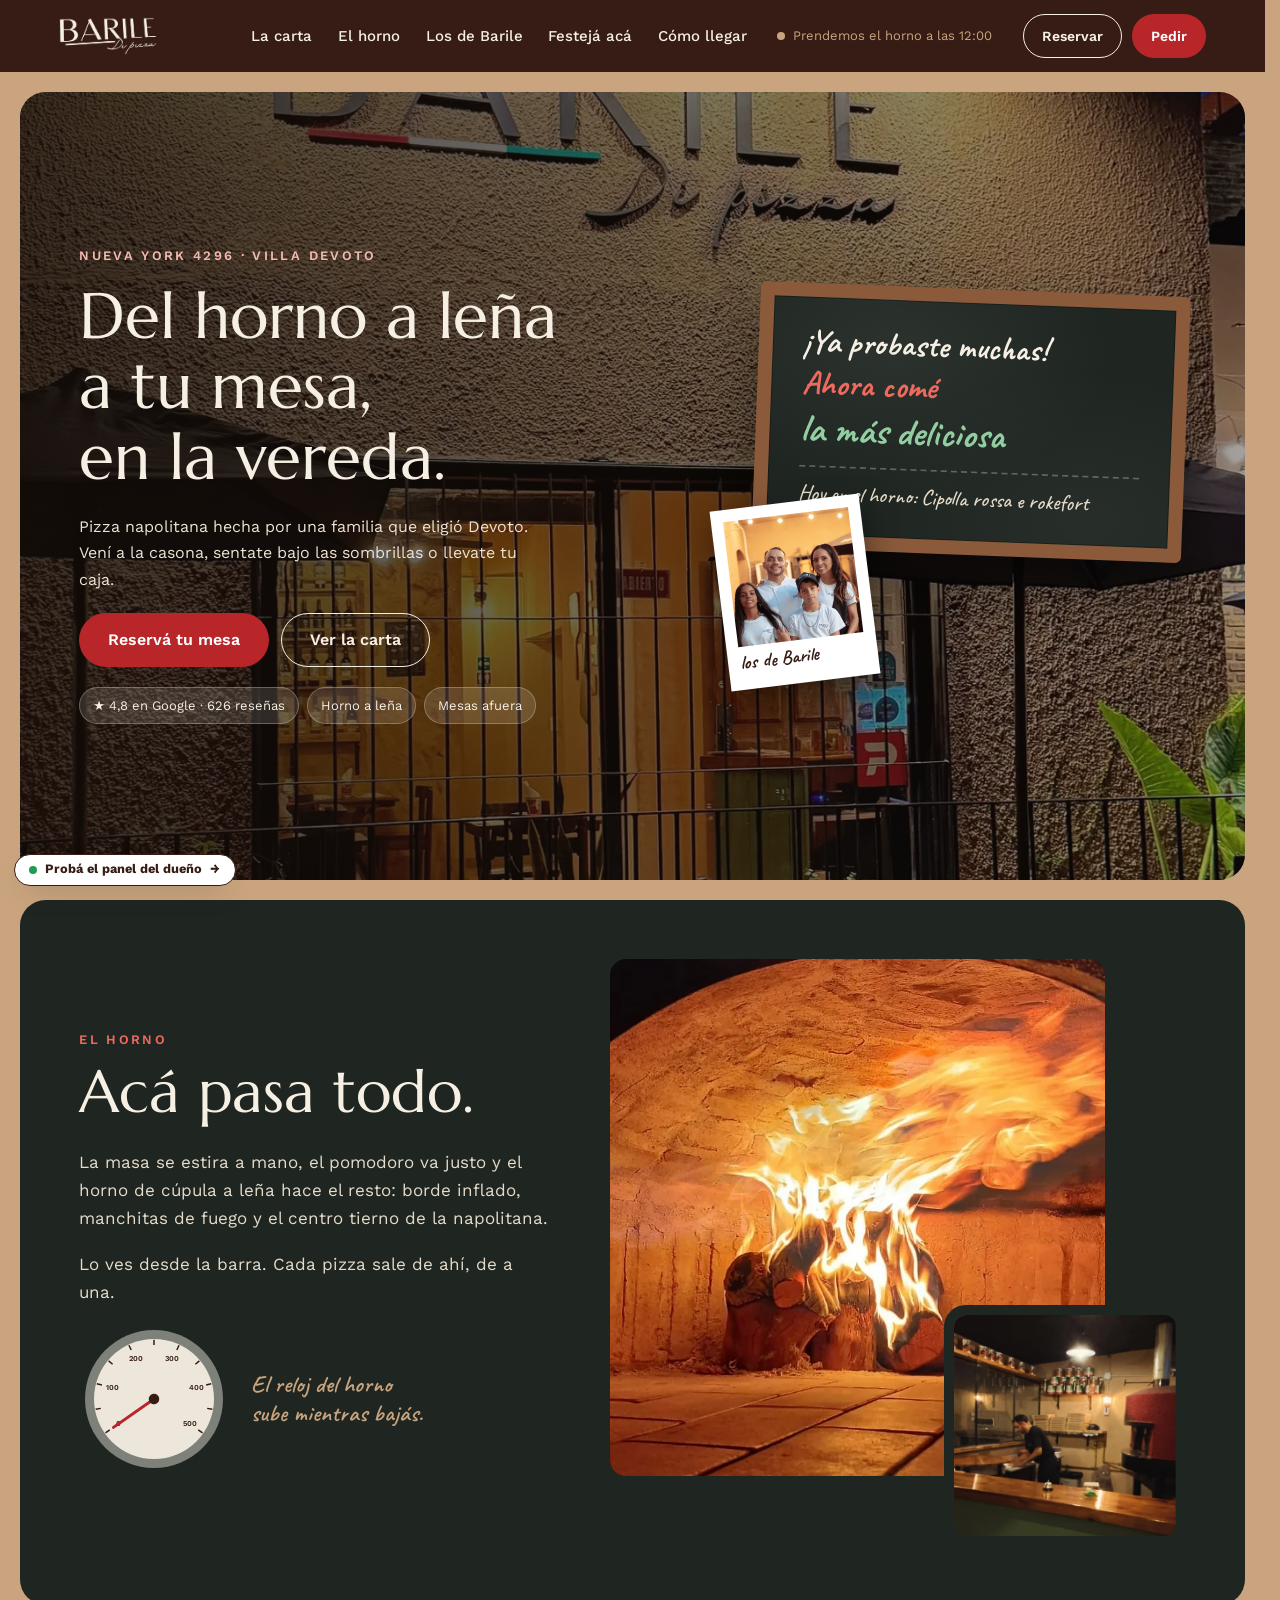
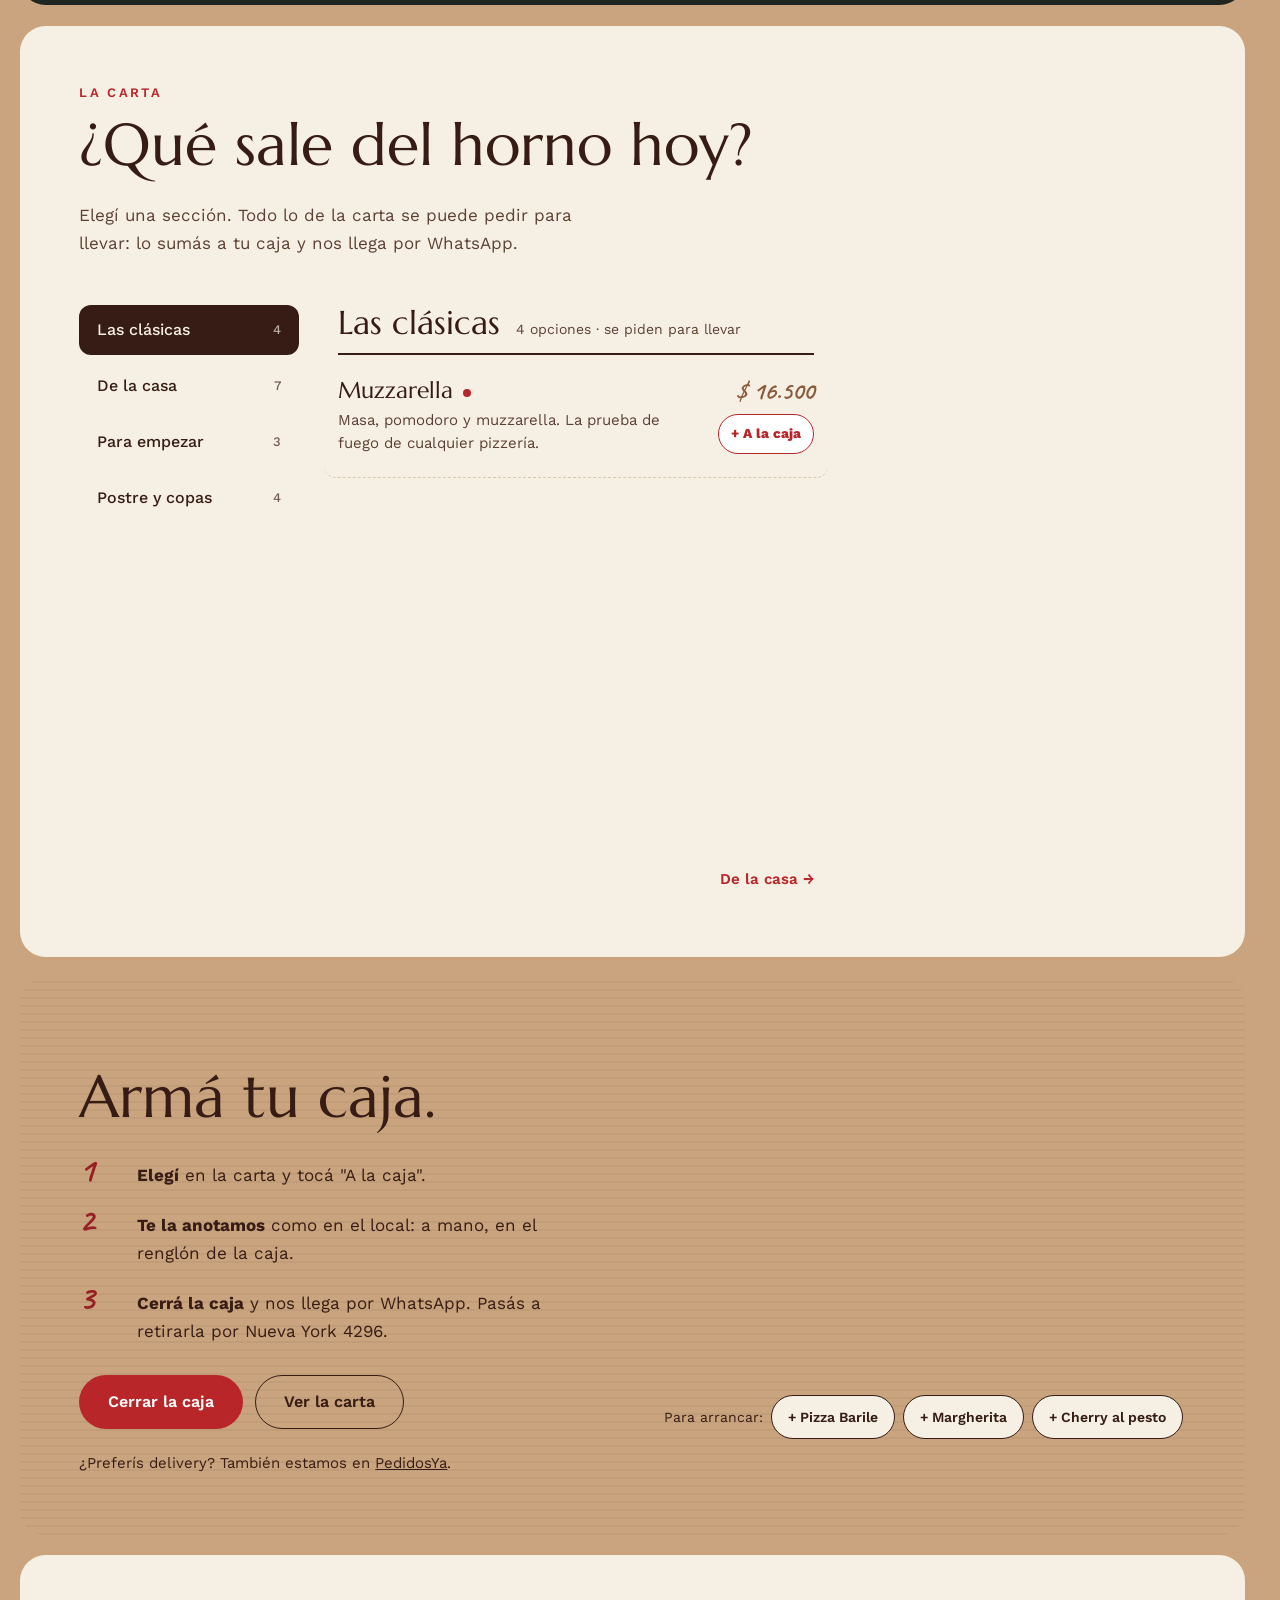
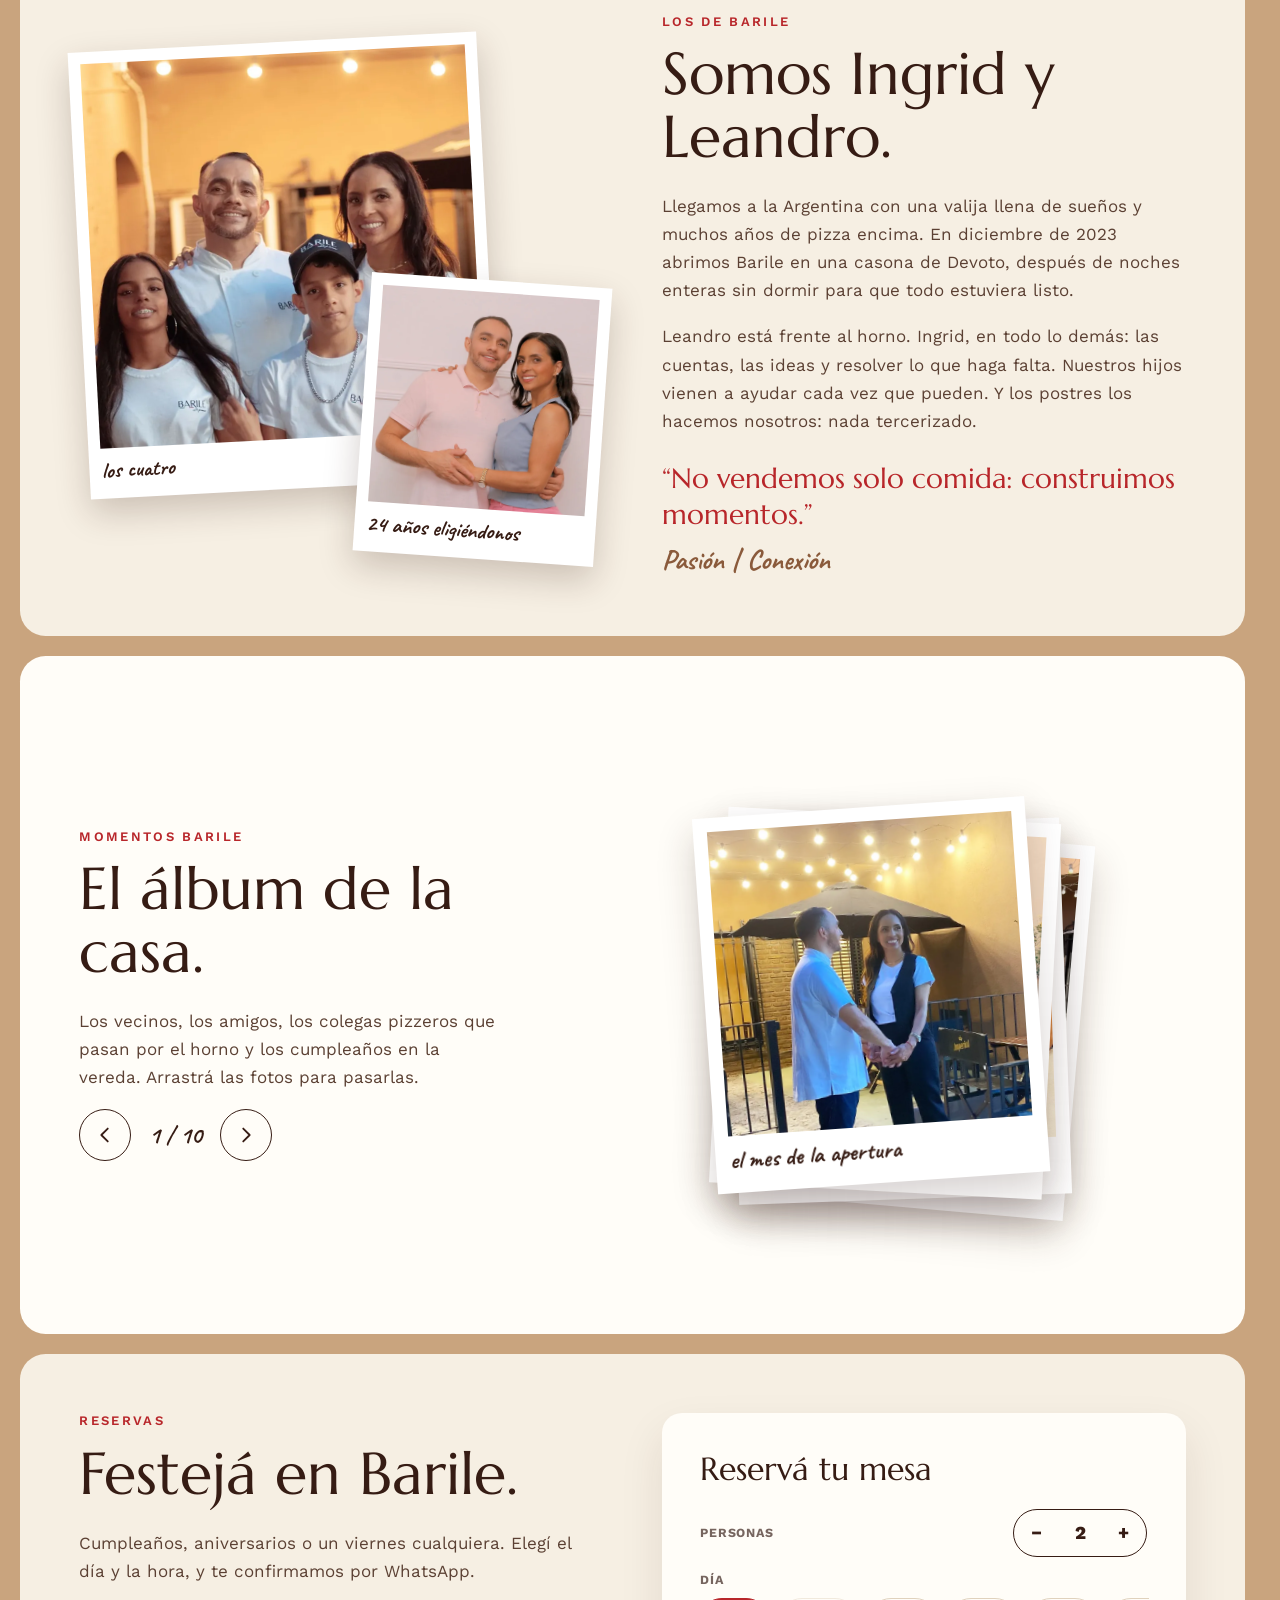
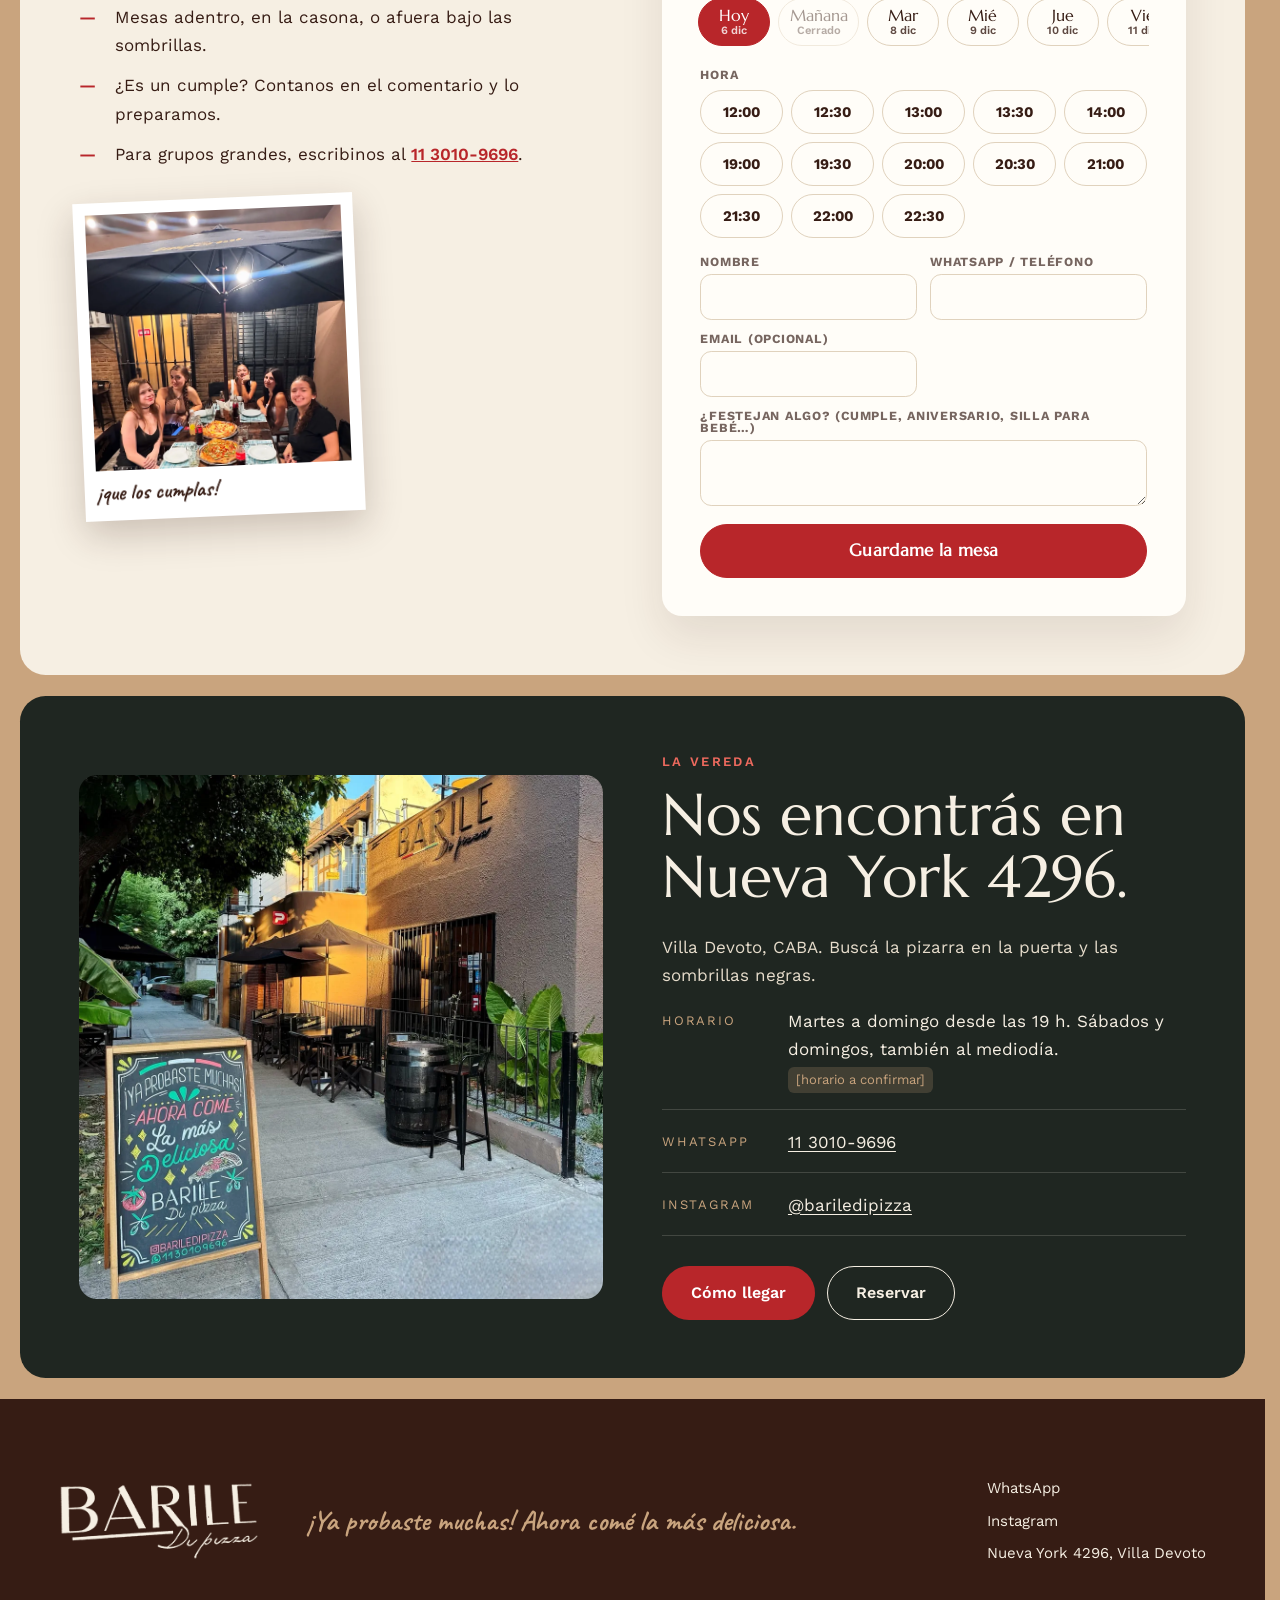
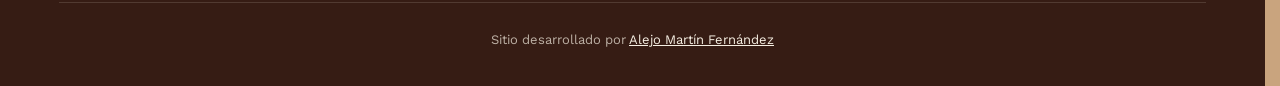
==== commit 6fd0ecfd: "Vista previa para WhatsApp e Instagram (og:image absoluta en JPG) Co-Authored-By: Claude Opus 5.5 <n" ====
--- a/index.html
+++ b/index.html
@@ -8,7 +8,12 @@
 <meta name="theme-color" content="#361C14">
 <meta property="og:title" content="Barile di Pizza · Villa Devoto">
 <meta property="og:description" content="¡Ya probaste muchas! Ahora comé la más deliciosa. Pizza napolitana a la leña en Devoto.">
-<meta property="og:image" content="img/hero-fachada.webp">
+<meta property="og:image" content="https://barile-di-pizza-devoto.vercel.app/img/og.jpg">
+<meta property="og:image:width" content="1200">
+<meta property="og:image:height" content="630">
+<meta property="og:url" content="https://barile-di-pizza-devoto.vercel.app/">
+<meta property="og:type" content="website">
+<meta name="twitter:card" content="summary_large_image">
 <link rel="icon" href="img/favicon.png">
 <script>
   // La intro se decide antes de pintar: sin JS o con movimiento reducido no hay intro.
